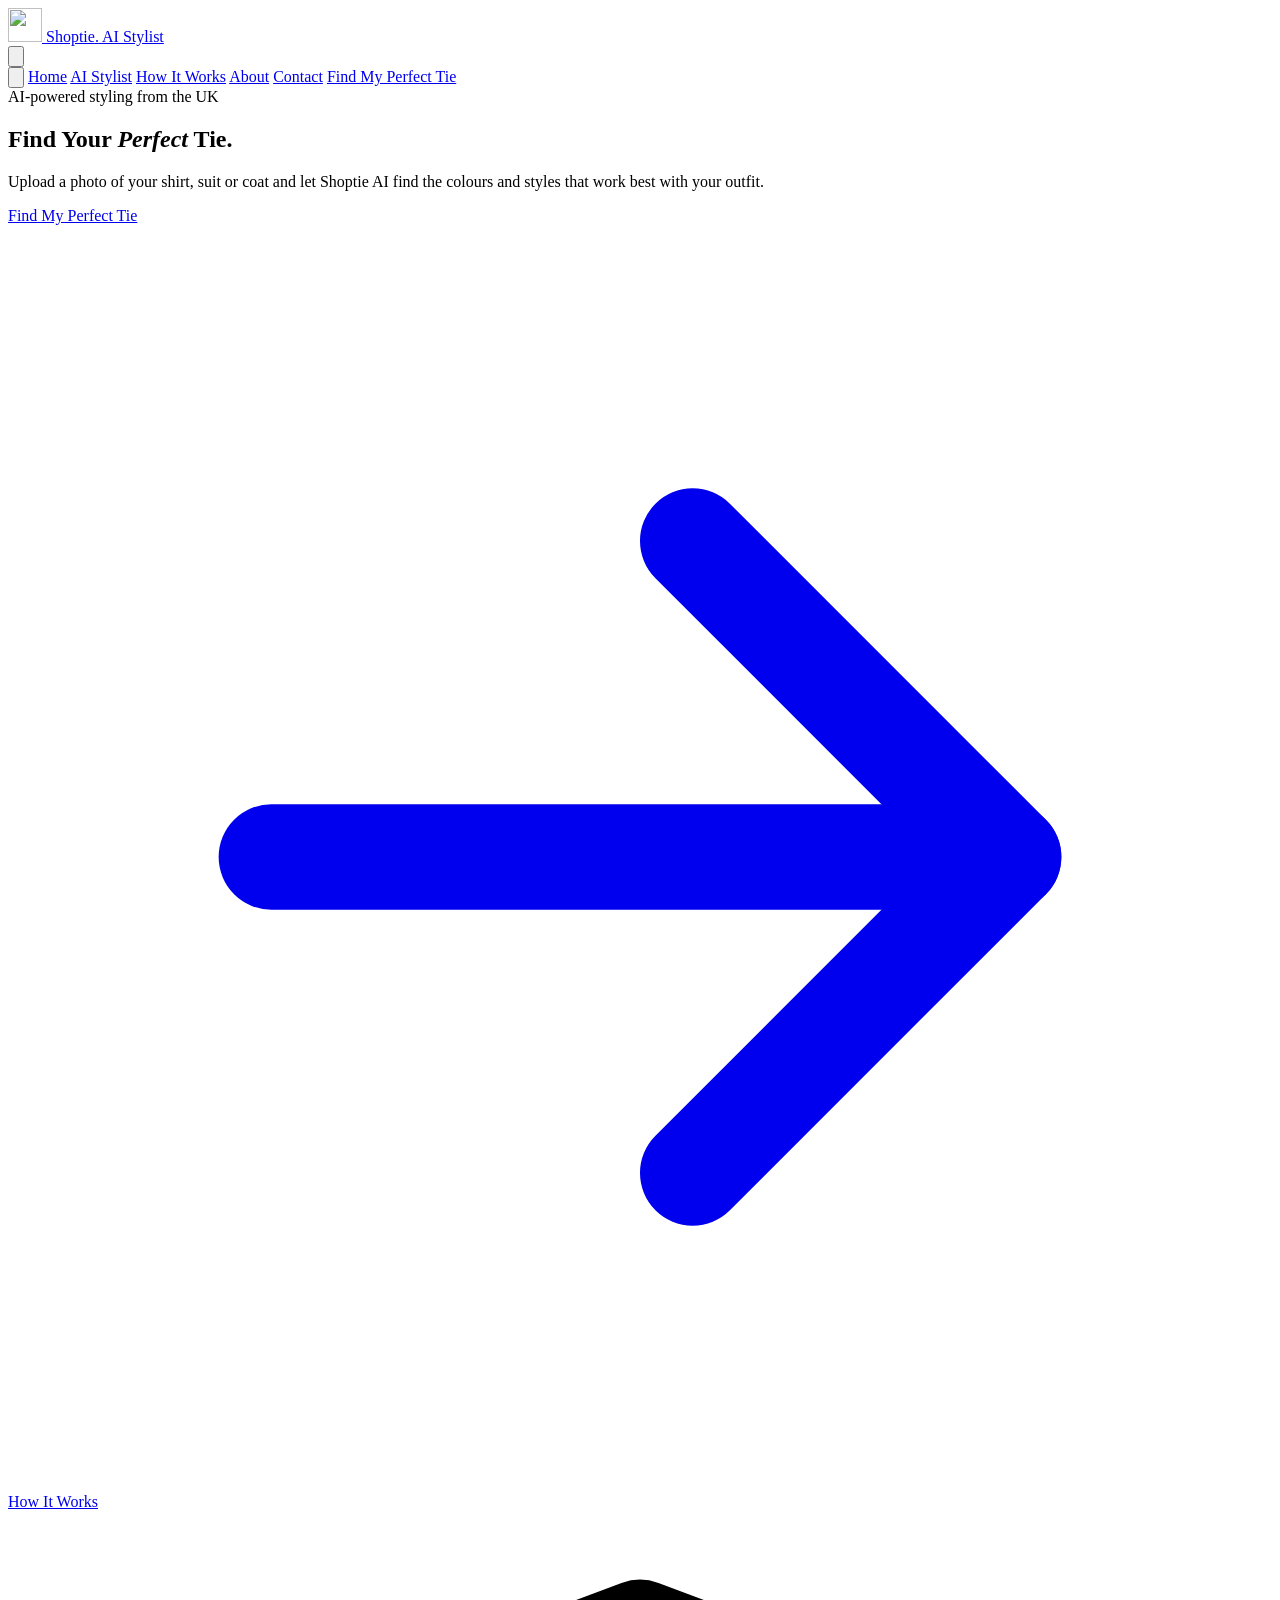
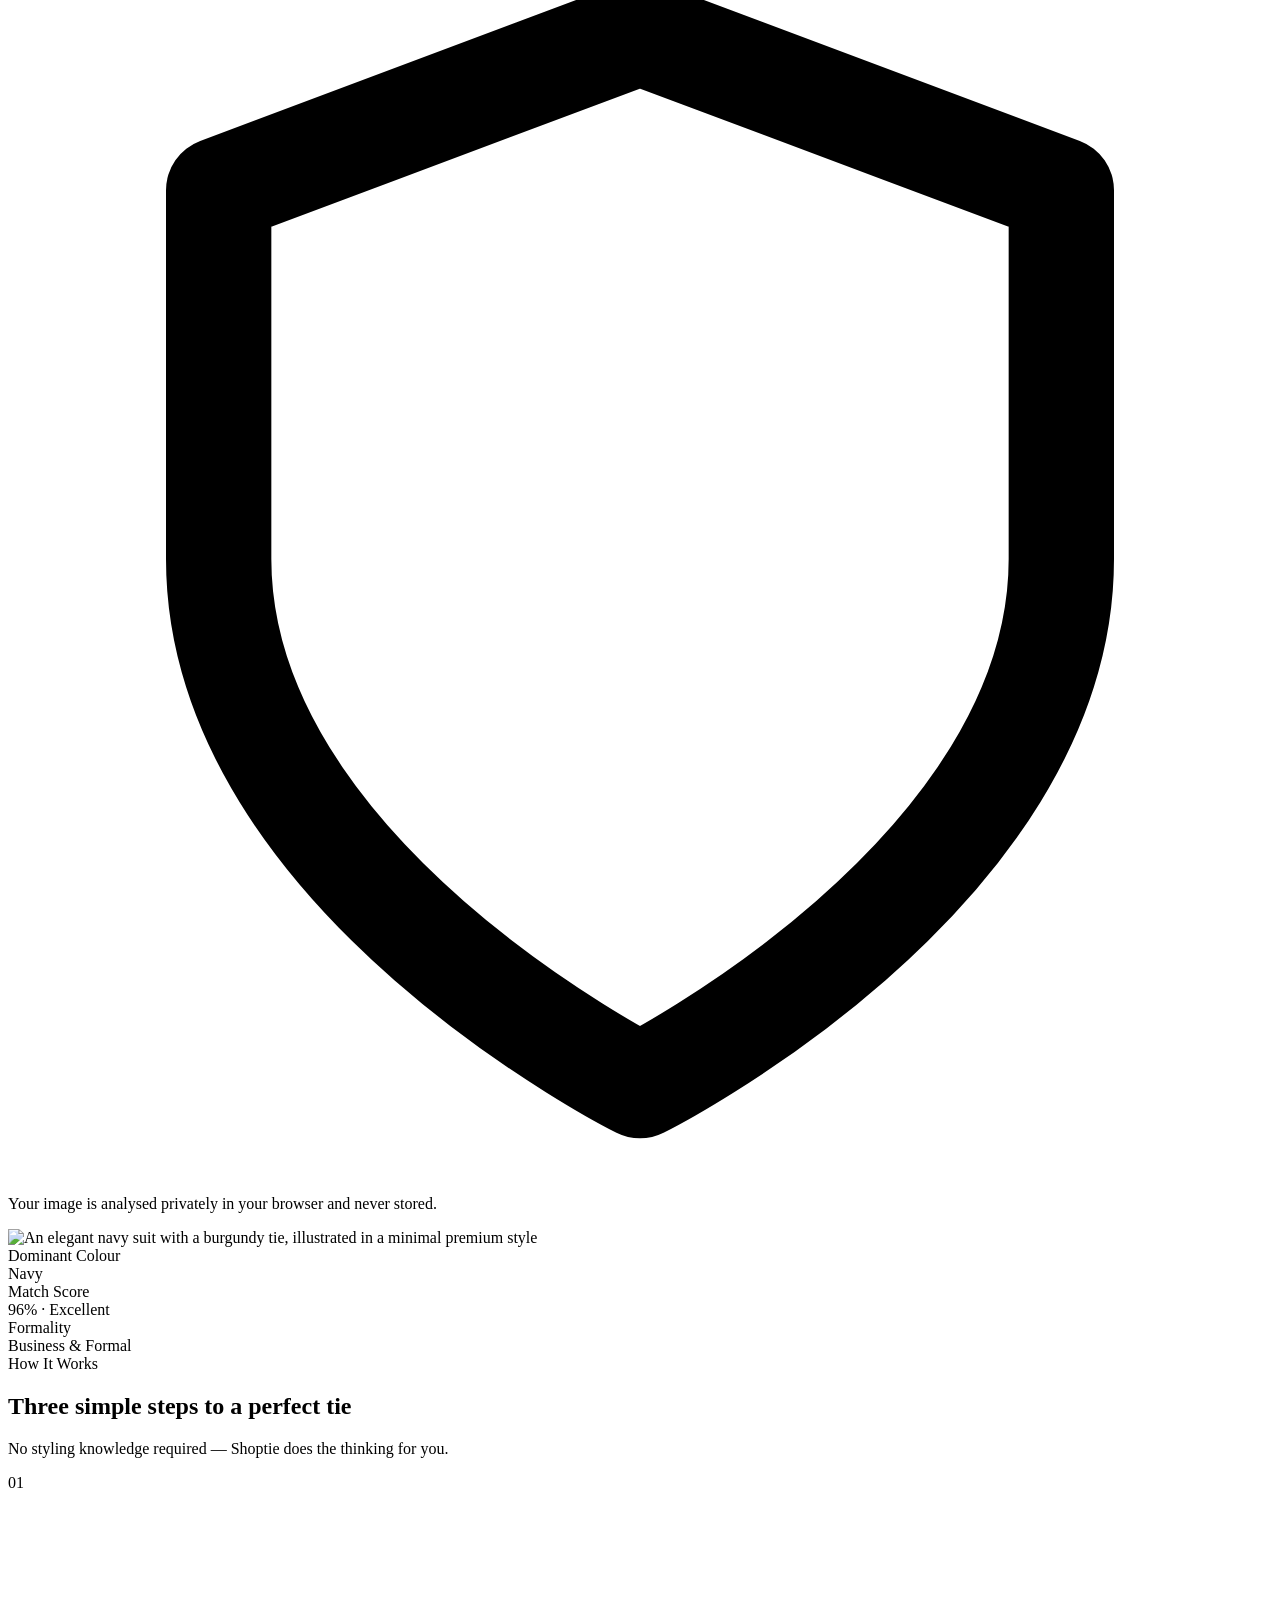
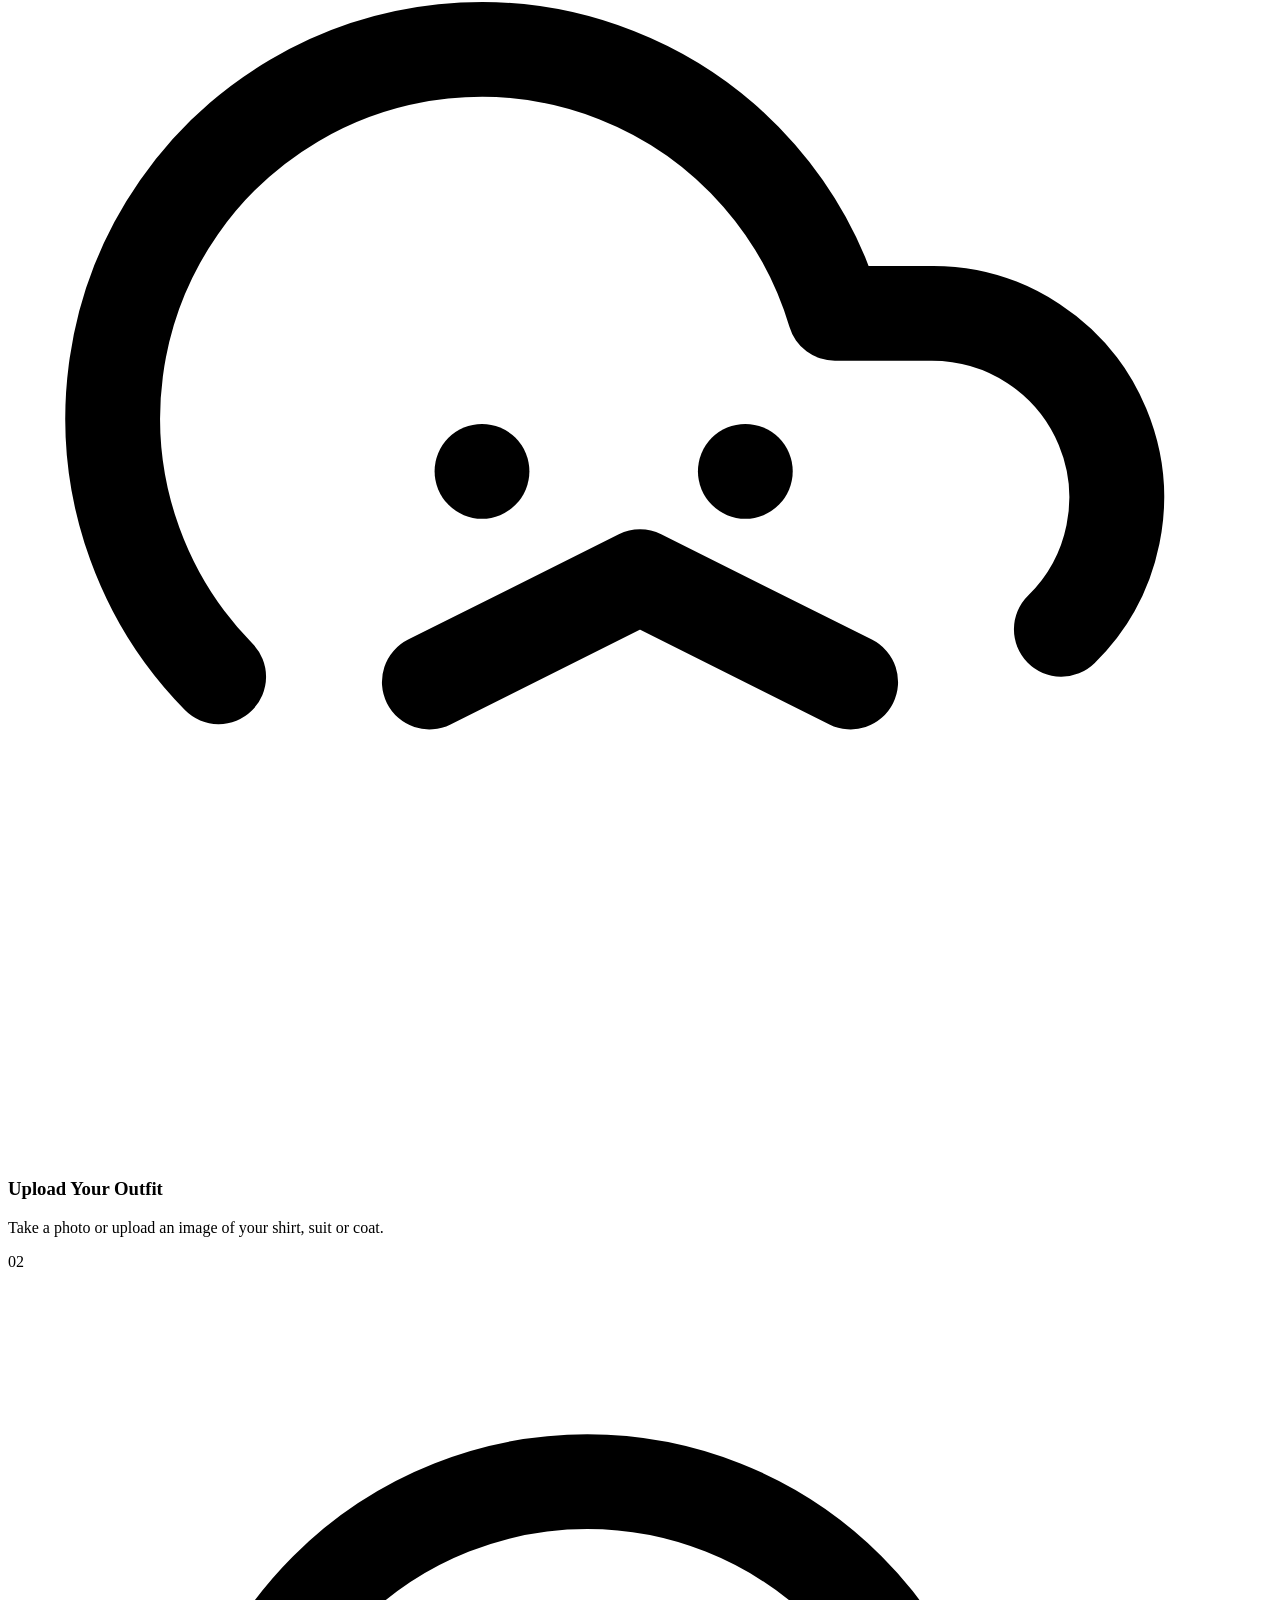
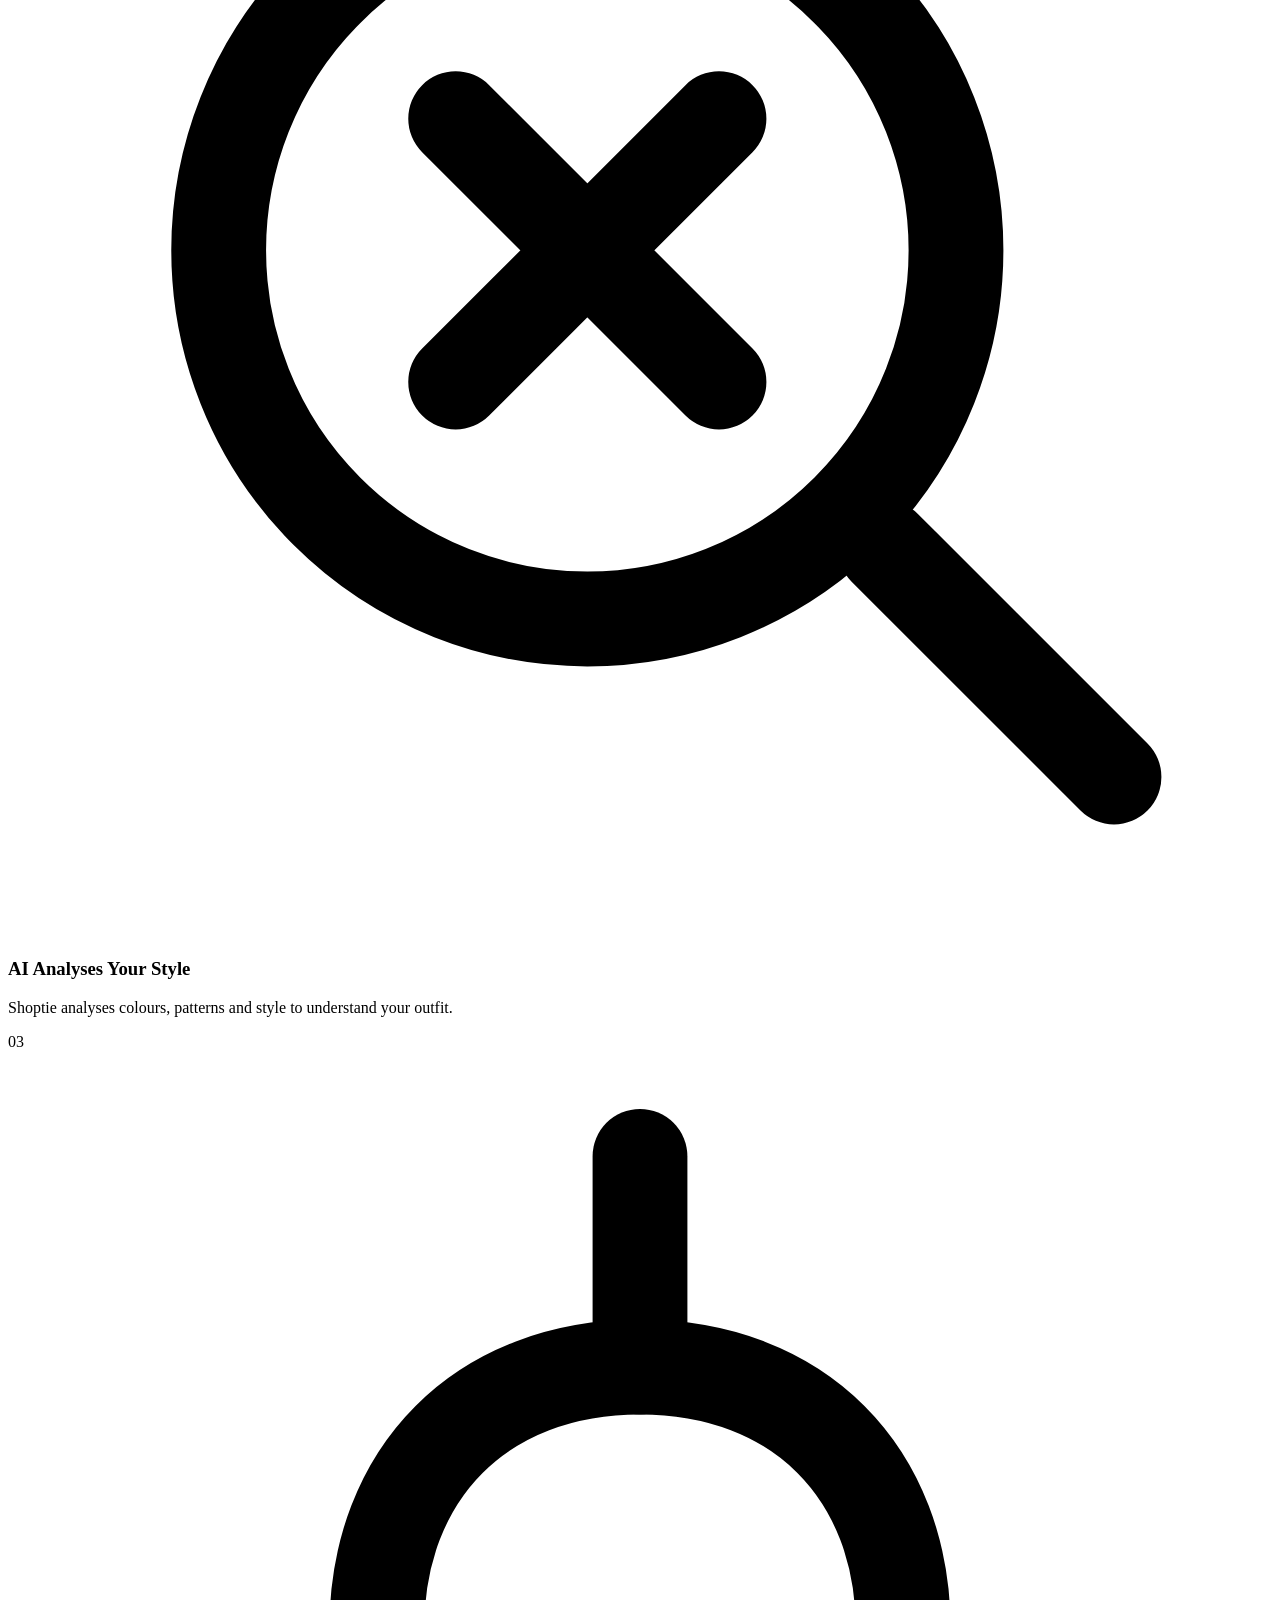
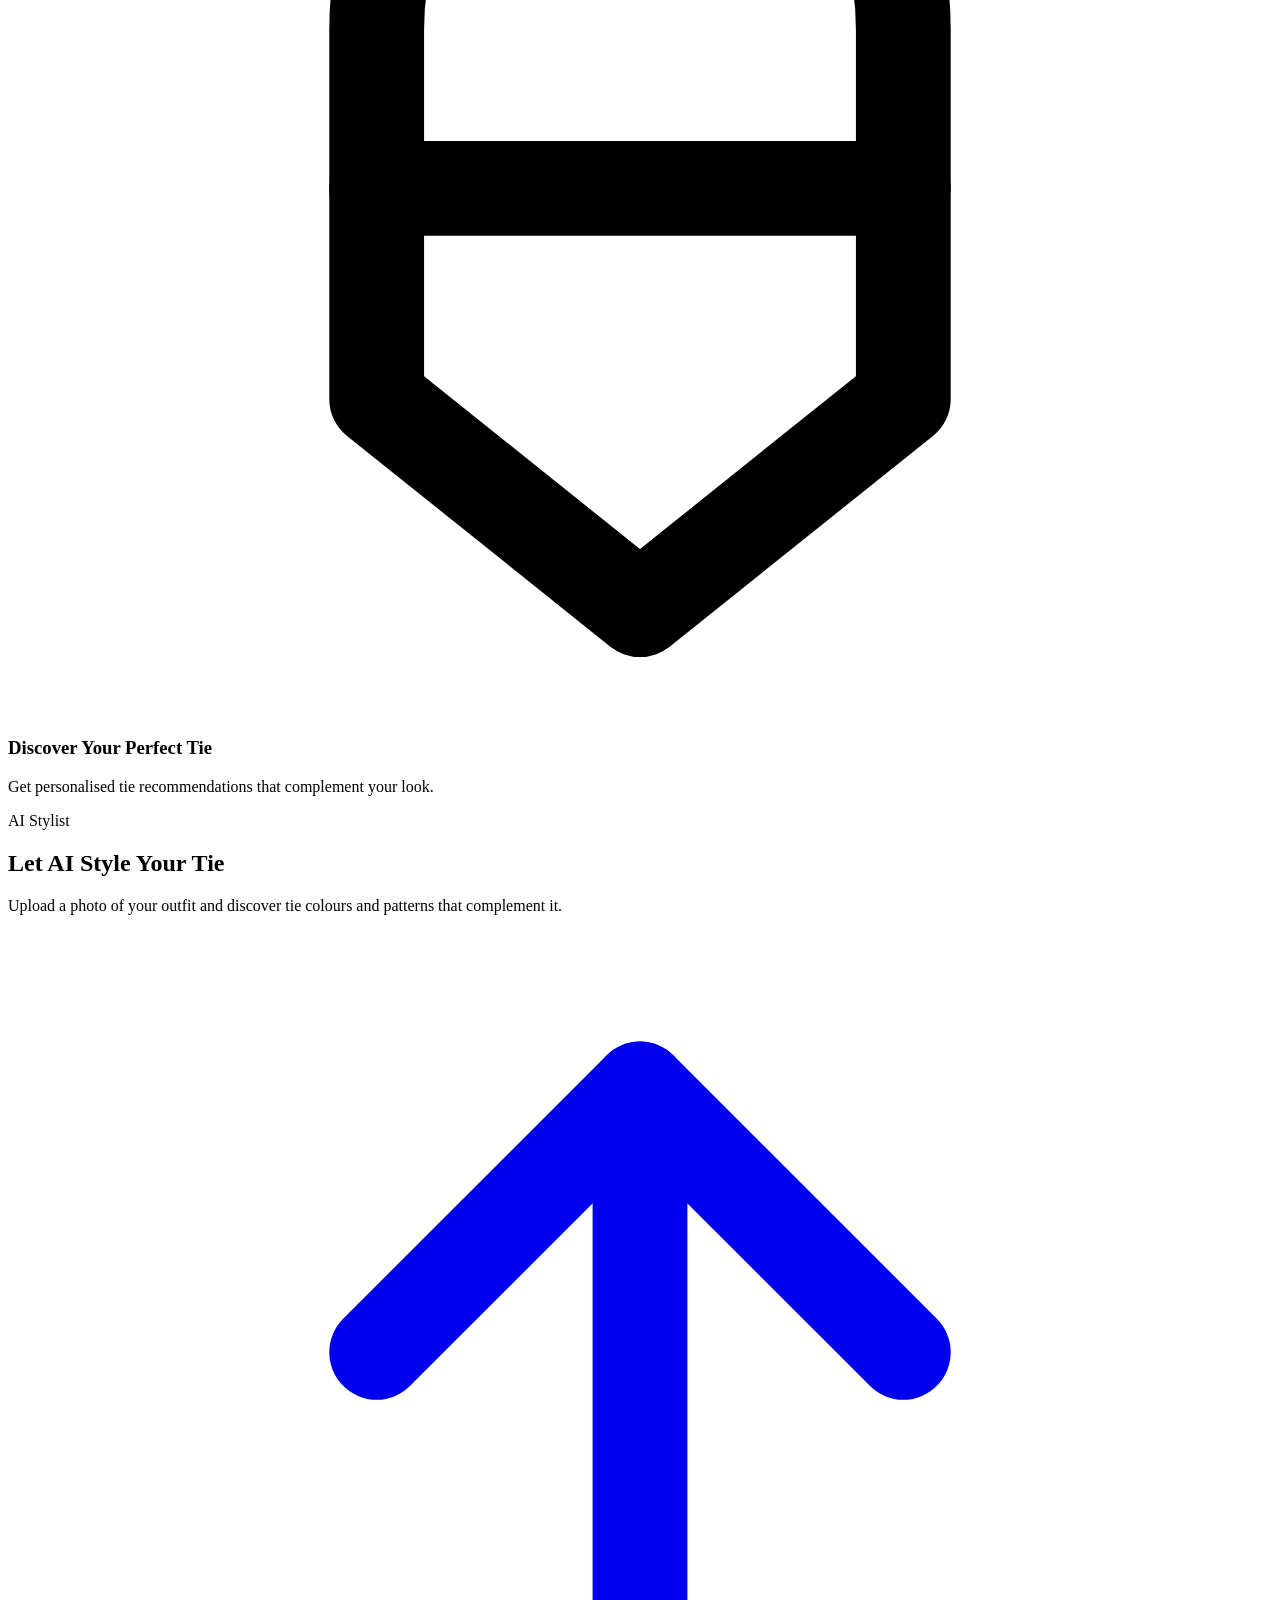
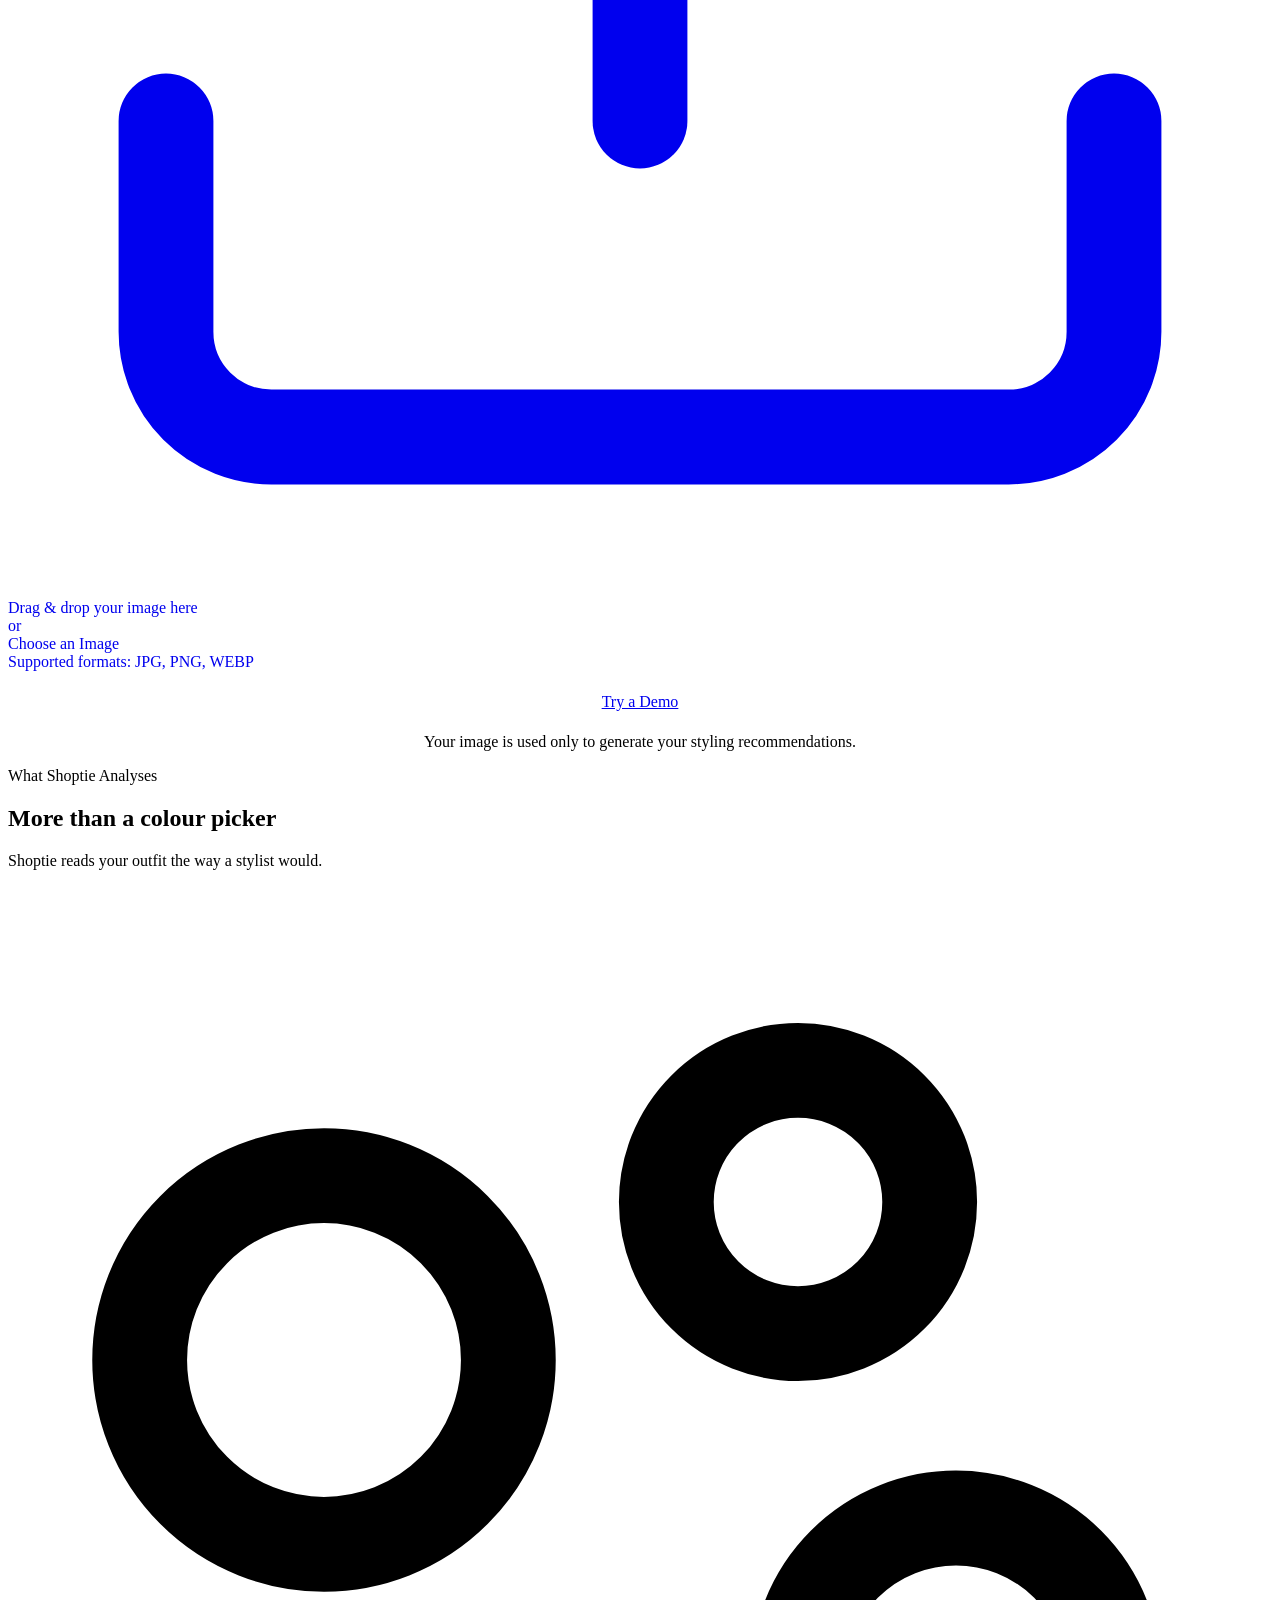
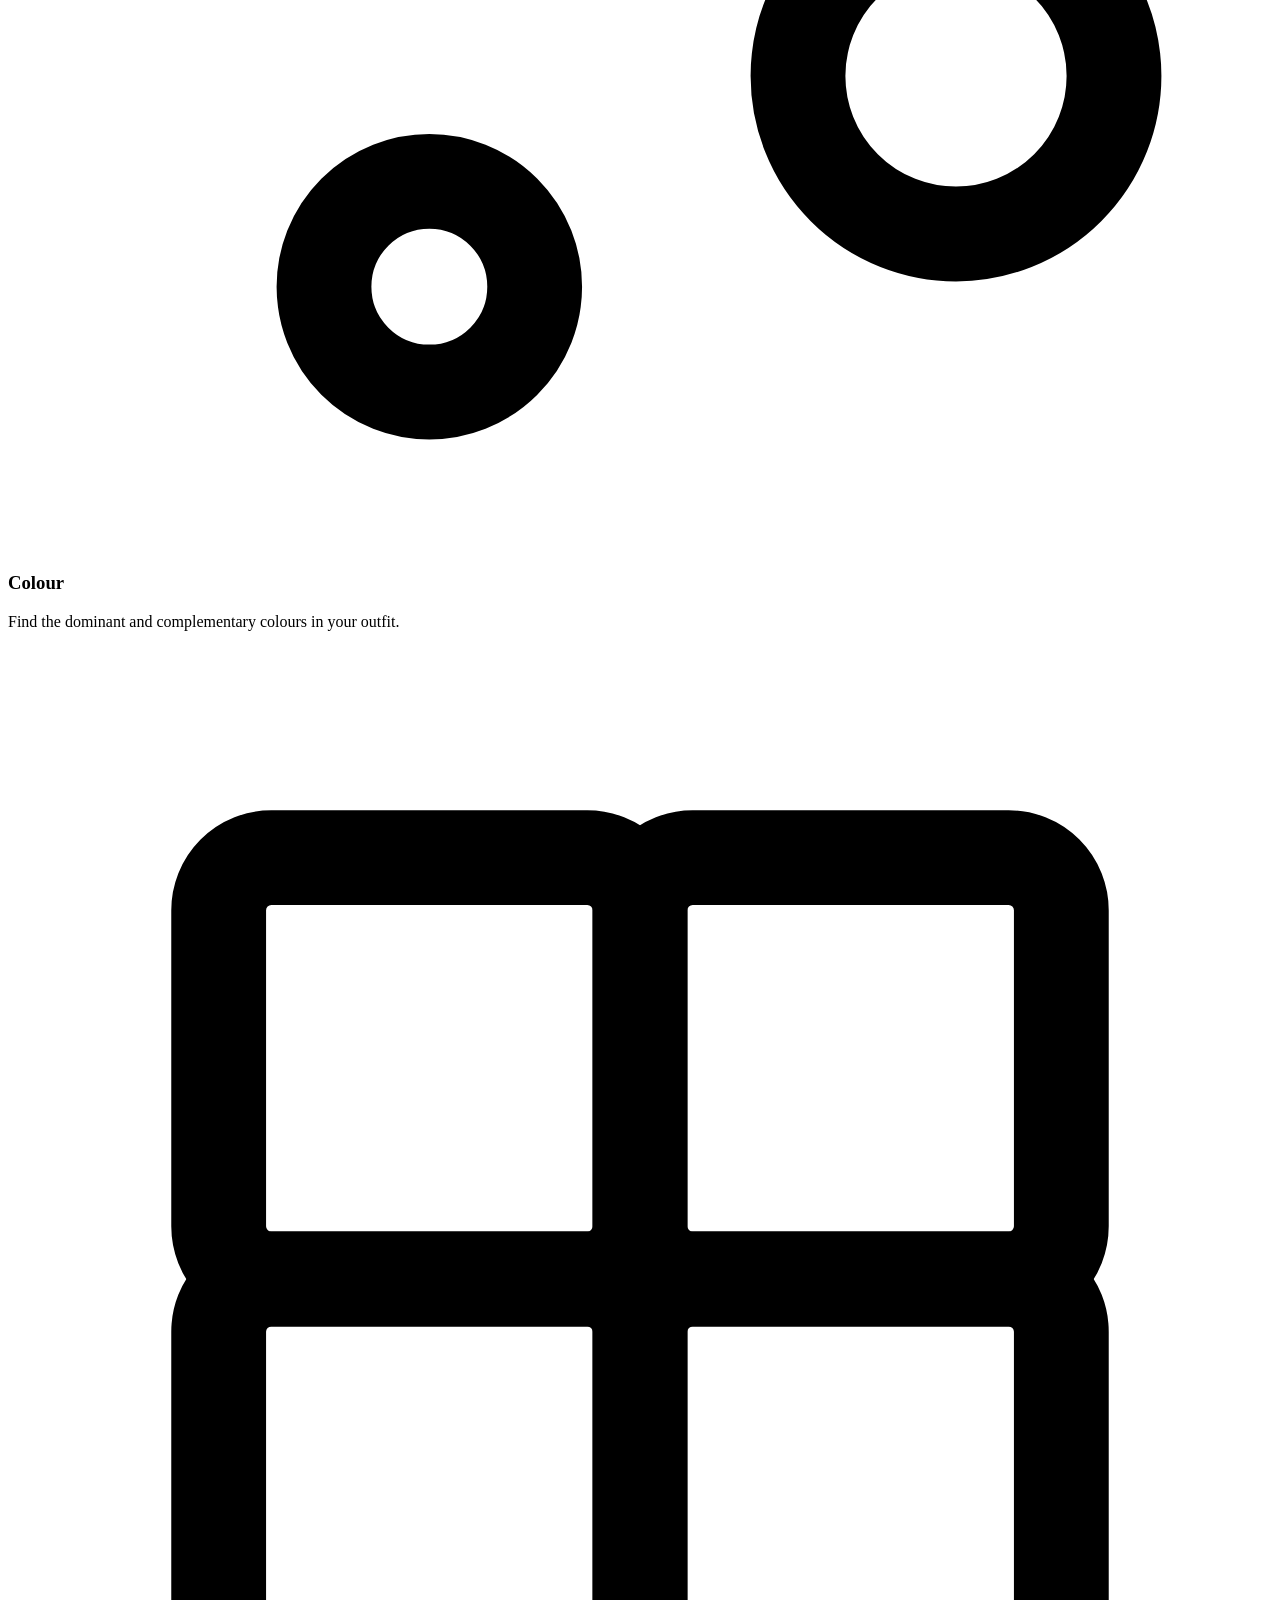
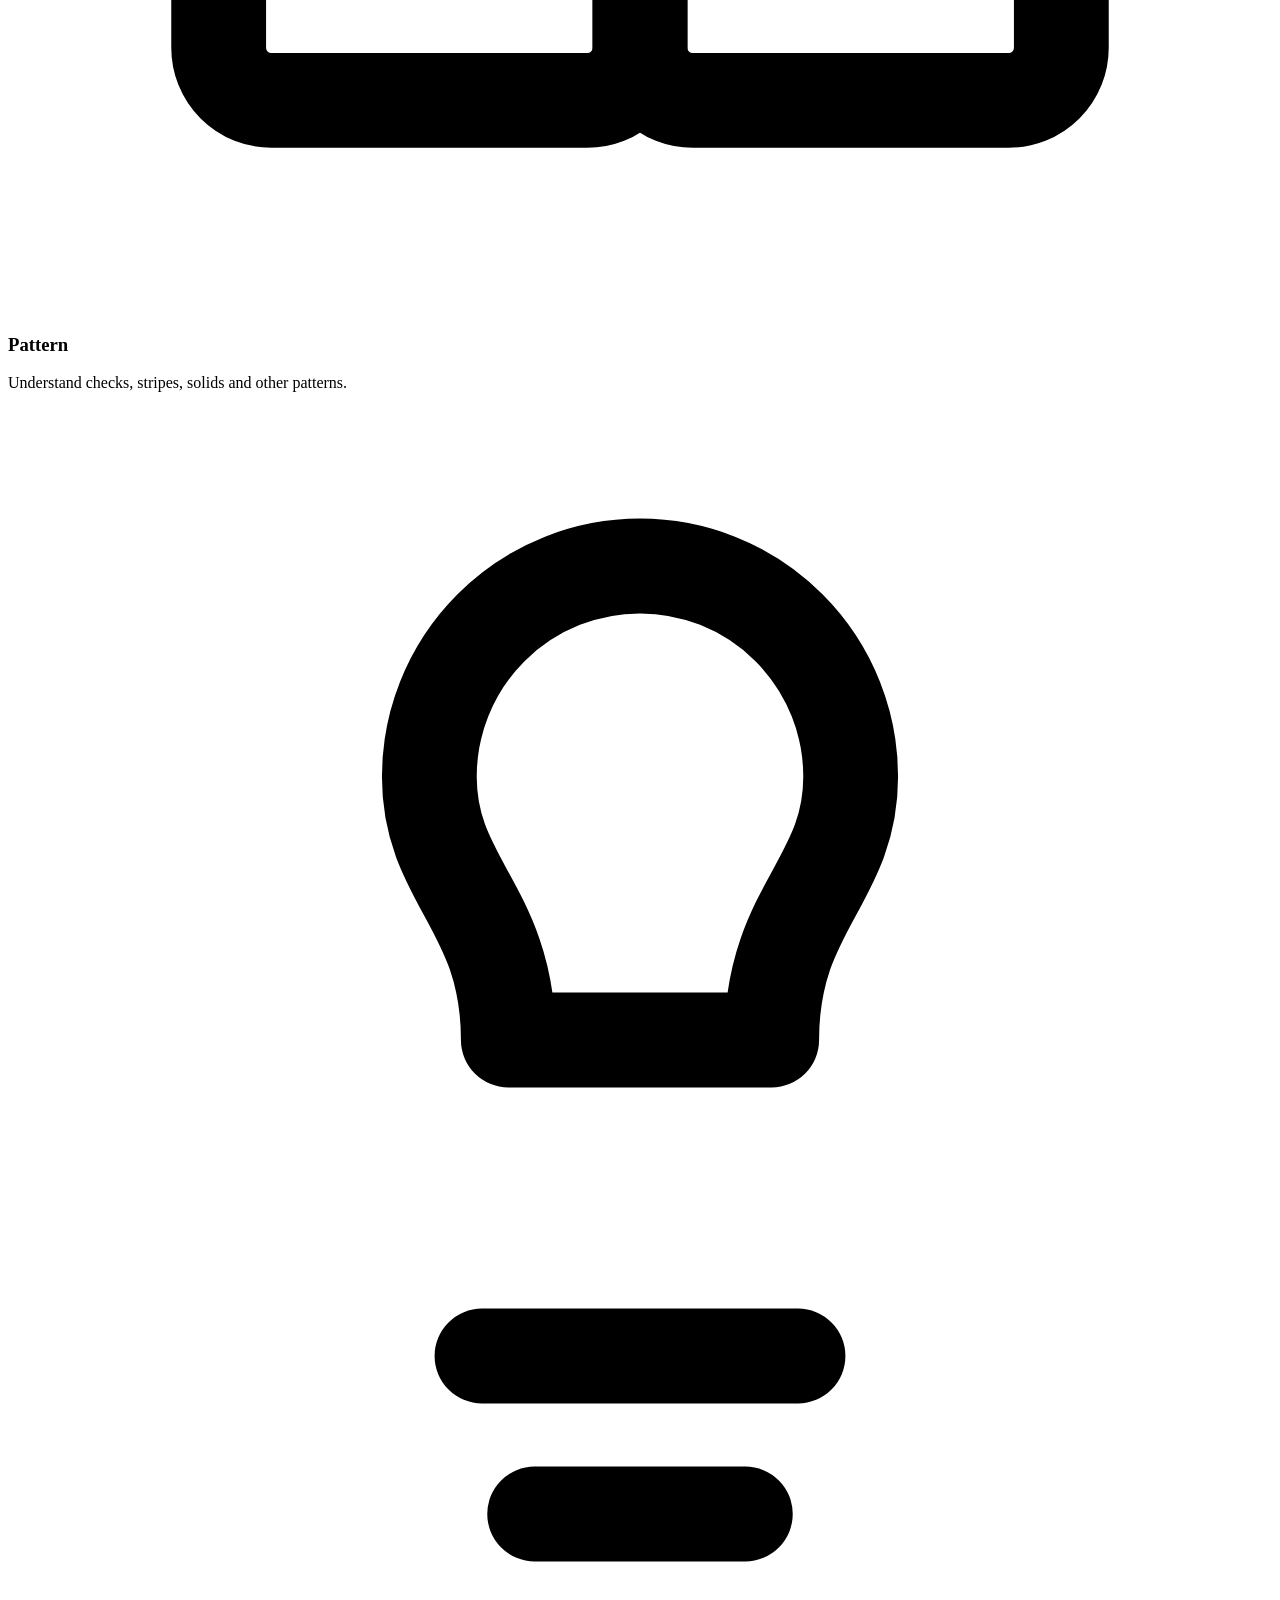
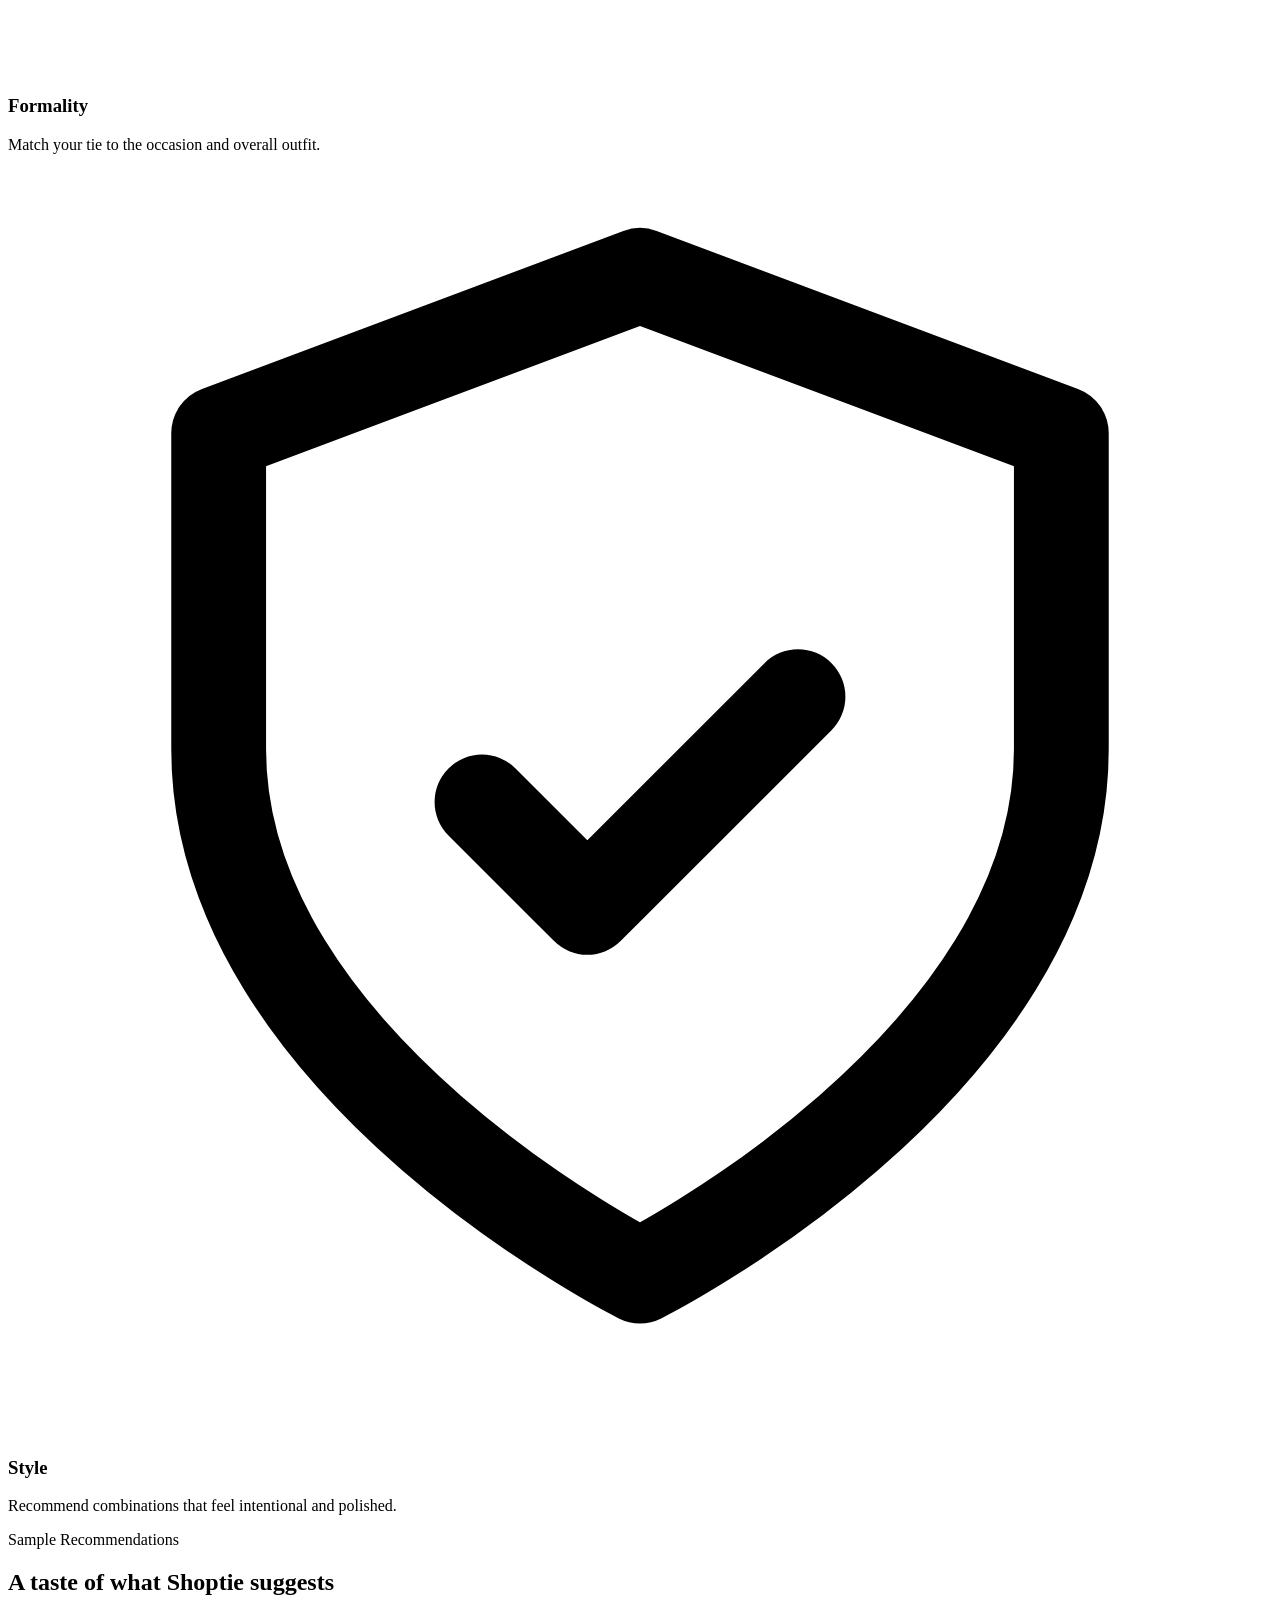
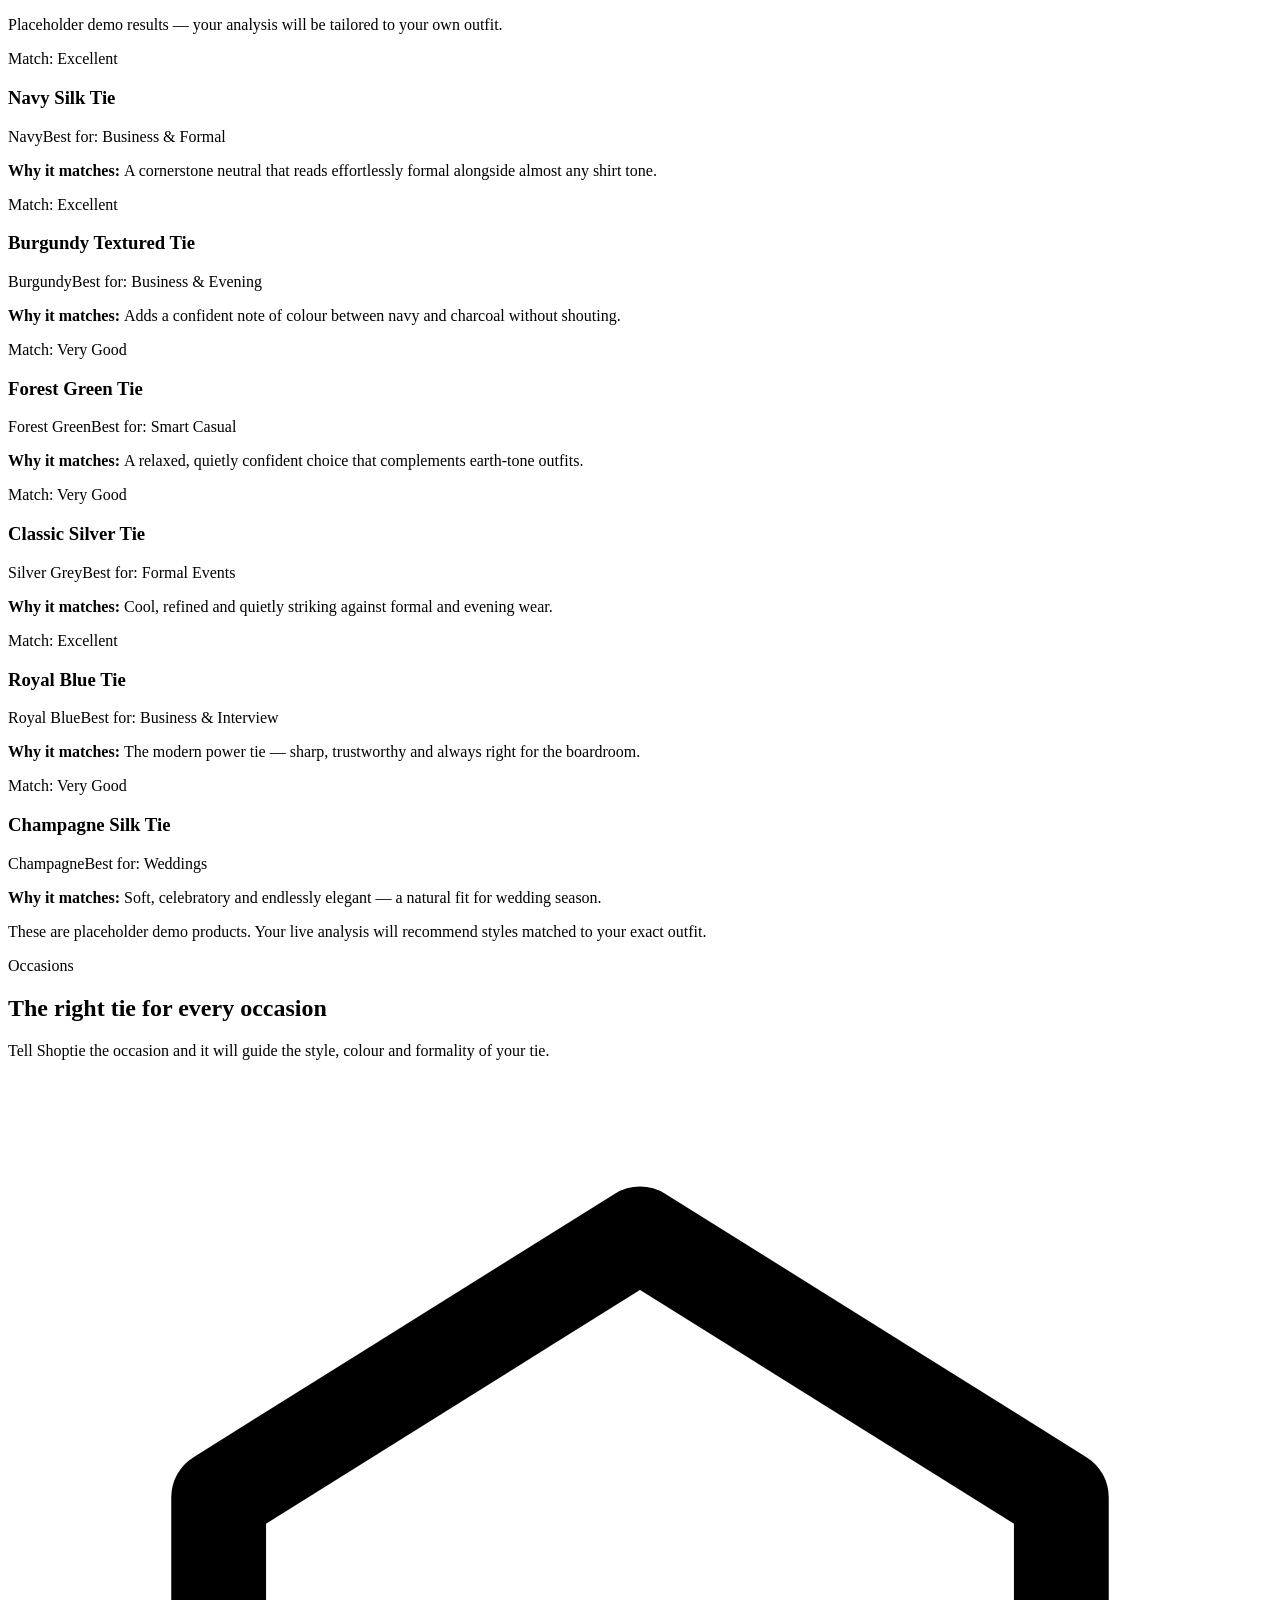
==== index.html @ c411db72 "Add files via upload" ====
<!DOCTYPE html>
<html lang="en-GB">
<head>
  <meta charset="UTF-8">
  <meta name="viewport" content="width=device-width, initial-scale=1.0">
  <title>Shoptie AI Stylist | Find Your Perfect Tie</title>
  <meta name="description" content="Upload your shirt, suit or coat and let Shoptie AI recommend the perfect tie colours and styles for your outfit.">
  <meta name="theme-color" content="#14213D">
  <link rel="icon" type="image/svg+xml" href="favicon.svg">

  <!-- Open Graph -->
  <meta property="og:type" content="website">
  <meta property="og:site_name" content="Shoptie">
  <meta property="og:title" content="Shoptie AI Stylist | Find Your Perfect Tie">
  <meta property="og:description" content="Upload your shirt, suit or coat and let Shoptie AI recommend the perfect tie colours and styles for your outfit.">
  <meta property="og:url" content="https://shoptie.co.uk/">
  <meta property="og:image" content="https://shoptie.co.uk/assets/images/hero-suit.svg">
  <meta name="twitter:card" content="summary_large_image">

  <link rel="preload" href="assets/css/styles.css" as="style">
  <link rel="stylesheet" href="assets/css/styles.css">
</head>
<body>
  <header class="site-header">
    <div class="container nav">
      <a class="brand" href="index.html" aria-label="Shoptie — home">
        <img src="assets/images/logo.svg" alt="" width="34" height="34">
        <span>
          <span class="brand-name">Shoptie<span>.</span></span>
          <span class="brand-tag">AI Stylist</span>
        </span>
      </a>

      <nav aria-label="Primary">
        <button class="nav-toggle" aria-expanded="false" aria-controls="nav-links" aria-label="Open menu">
          <svg viewBox="0 0 24 24" fill="none" stroke="currentColor" stroke-width="2" stroke-linecap="round"><path d="M3 6h18M3 12h18M3 18h18"/></svg>
        </button>
        <div class="nav-links" id="nav-links">
          <button class="nav-close" aria-label="Close menu">
            <svg viewBox="0 0 24 24" fill="none" stroke="currentColor" stroke-width="2" stroke-linecap="round"><path d="M6 6l12 12M18 6L6 18"/></svg>
          </button>
          <a href="index.html" aria-current="page">Home</a>
          <a href="stylist.html">AI Stylist</a>
          <a href="how-it-works.html">How It Works</a>
          <a href="about.html">About</a>
          <a href="contact.html">Contact</a>
          <a class="btn btn-primary nav-cta" href="stylist.html">Find My Perfect Tie</a>
        </div>
      </nav>
    </div>
  </header>

  <main>
    <!-- ===================== HERO ===================== -->
    <section class="hero" aria-labelledby="hero-title">
      <div class="container hero-inner">
        <div class="hero-copy">
          <span class="hero-badge"><span class="dot"></span> AI-powered styling from the UK</span>
          <h1 class="hero-title" id="hero-title">Find Your <em>Perfect</em> Tie.</h1>
          <p class="hero-sub">Upload a photo of your shirt, suit or coat and let Shoptie AI find the colours and styles that work best with your outfit.</p>
          <div class="hero-actions">
            <a class="btn btn-primary btn-lg" href="stylist.html">
              Find My Perfect Tie
              <svg viewBox="0 0 24 24" fill="none" stroke="currentColor" stroke-width="2" stroke-linecap="round" stroke-linejoin="round"><path d="M5 12h14"/><path d="M13 6l6 6-6 6"/></svg>
            </a>
            <a class="btn btn-ghost btn-lg" href="#how-it-works">How It Works</a>
          </div>
          <p class="hero-note">
            <svg viewBox="0 0 24 24" fill="none" stroke="currentColor" stroke-width="2" stroke-linecap="round" stroke-linejoin="round"><path d="M12 22s8-4 8-10V5l-8-3-8 3v7c0 6 8 10 8 10z"/></svg>
            Your image is analysed privately in your browser and never stored.
          </p>
        </div>

        <div class="hero-visual">
          <div class="hero-art">
            <img src="assets/images/hero-suit.svg" alt="An elegant navy suit with a burgundy tie, illustrated in a minimal premium style">
          </div>
          <div class="chip chip-1">
            <div class="chip-title">Dominant Colour</div>
            <div class="chip-value">Navy</div>
            <div class="chip-swatches">
              <span class="swatch" style="background:#14213D"></span>
              <span class="swatch" style="background:#6d1f2e"></span>
            </div>
          </div>
          <div class="chip chip-2">
            <div class="chip-title">Match Score</div>
            <div class="chip-value">96% · Excellent</div>
          </div>
          <div class="chip chip-3">
            <div class="chip-title">Formality</div>
            <div class="chip-value">Business &amp; Formal</div>
          </div>
        </div>
      </div>
    </section>

    <!-- ===================== HOW IT WORKS ===================== -->
    <section class="section" id="how-it-works" aria-labelledby="hiw-title">
      <div class="container">
        <div class="section-head center reveal">
          <span class="eyebrow">How It Works</span>
          <h2 class="section-title" id="hiw-title">Three simple steps to a perfect tie</h2>
          <p class="section-sub">No styling knowledge required — Shoptie does the thinking for you.</p>
        </div>
        <div class="steps">
          <article class="step reveal">
            <span class="step-num">01</span>
            <div class="step-icon">
              <svg viewBox="0 0 24 24" fill="none" stroke="currentColor" stroke-width="1.8" stroke-linecap="round" stroke-linejoin="round"><path d="M4 14.9A7 7 0 1 1 15.7 8h1.8a3.5 3.5 0 0 1 2.5 6"/><path d="M14 11v0"/><path d="M9 11v0"/><path d="M16 15l-4-2-4 2"/></svg>
            </div>
            <h3>Upload Your Outfit</h3>
            <p>Take a photo or upload an image of your shirt, suit or coat.</p>
          </article>
          <article class="step reveal">
            <span class="step-num">02</span>
            <div class="step-icon">
              <svg viewBox="0 0 24 24" fill="none" stroke="currentColor" stroke-width="1.8" stroke-linecap="round" stroke-linejoin="round"><circle cx="11" cy="11" r="7"/><path d="M21 21l-4.35-4.35"/><path d="M8.5 8.5l5 5M13.5 8.5l-5 5"/></svg>
            </div>
            <h3>AI Analyses Your Style</h3>
            <p>Shoptie analyses colours, patterns and style to understand your outfit.</p>
          </article>
          <article class="step reveal">
            <span class="step-num">03</span>
            <div class="step-icon">
              <svg viewBox="0 0 24 24" fill="none" stroke="currentColor" stroke-width="1.8" stroke-linecap="round" stroke-linejoin="round"><path d="M12 2v4"/><path d="M12 6c-3 0-5 2-5 5v7l5 4 5-4v-7c0-3-2-5-5-5z"/><path d="M7 14h10"/></svg>
            </div>
            <h3>Discover Your Perfect Tie</h3>
            <p>Get personalised tie recommendations that complement your look.</p>
          </article>
        </div>
      </div>
    </section>

    <!-- ===================== AI STYLIST ===================== -->
    <section class="section section-alt" id="ai-stylist" aria-labelledby="stylist-title">
      <div class="container">
        <div class="section-head center reveal">
          <span class="eyebrow">AI Stylist</span>
          <h2 class="section-title" id="stylist-title">Let AI Style Your Tie</h2>
          <p class="section-sub">Upload a photo of your outfit and discover tie colours and patterns that complement it.</p>
        </div>
        <div class="stylist-card reveal">
          <a class="dropzone" href="stylist.html" aria-label="Open the AI Stylist to upload your outfit" style="text-decoration:none; display:block;">
            <div class="dropzone-ico">
              <svg viewBox="0 0 24 24" fill="none" stroke="currentColor" stroke-width="1.8" stroke-linecap="round" stroke-linejoin="round"><path d="M21 15v4a2 2 0 0 1-2 2H5a2 2 0 0 1-2-2v-4"/><path d="M17 8l-5-5-5 5"/><path d="M12 3v12"/></svg>
            </div>
            <div class="dropzone-title">Drag &amp; drop your image here</div>
            <div class="dropzone-or">or</div>
            <div class="dropzone-btn">Choose an Image</div>
            <div class="dropzone-formats">Supported formats: JPG, PNG, WEBP</div>
          </a>
          <div style="text-align:center; margin-top:22px;">
            <a class="btn btn-outline" href="stylist.html#demo">Try a Demo</a>
          </div>
          <p class="form-note" style="text-align:center; margin-top:22px;">
            Your image is used only to generate your styling recommendations.
          </p>
        </div>
      </div>
    </section>

    <!-- ===================== WHAT SHOPTIE ANALYSES ===================== -->
    <section class="section section-paper" aria-labelledby="analyse-title">
      <div class="container">
        <div class="section-head center reveal">
          <span class="eyebrow">What Shoptie Analyses</span>
          <h2 class="section-title" id="analyse-title">More than a colour picker</h2>
          <p class="section-sub">Shoptie reads your outfit the way a stylist would.</p>
        </div>
        <div class="features">
          <article class="feature reveal">
            <div class="feature-ico">
              <svg viewBox="0 0 24 24" fill="none" stroke="currentColor" stroke-width="1.8" stroke-linecap="round" stroke-linejoin="round"><circle cx="6" cy="9" r="3.5"/><circle cx="15" cy="6" r="2.5"/><circle cx="18" cy="15" r="3"/><circle cx="8" cy="19" r="2"/></svg>
            </div>
            <div>
              <h3>Colour</h3>
              <p>Find the dominant and complementary colours in your outfit.</p>
            </div>
          </article>
          <article class="feature reveal">
            <div class="feature-ico">
              <svg viewBox="0 0 24 24" fill="none" stroke="currentColor" stroke-width="1.8" stroke-linecap="round" stroke-linejoin="round"><rect x="4" y="4" width="8" height="8" rx="1"/><rect x="12" y="4" width="8" height="8" rx="1"/><rect x="4" y="12" width="8" height="8" rx="1"/><rect x="12" y="12" width="8" height="8" rx="1"/></svg>
            </div>
            <div>
              <h3>Pattern</h3>
              <p>Understand checks, stripes, solids and other patterns.</p>
            </div>
          </article>
          <article class="feature reveal">
            <div class="feature-ico">
              <svg viewBox="0 0 24 24" fill="none" stroke="currentColor" stroke-width="1.8" stroke-linecap="round" stroke-linejoin="round"><path d="M9 18h6M10 21h4"/><path d="M12 3a4 4 0 0 1 4 4c0 2-1.5 2.5-1.5 5h-5c0-2.5-1.5-3-1.5-5a4 4 0 0 1 4-4z"/></svg>
            </div>
            <div>
              <h3>Formality</h3>
              <p>Match your tie to the occasion and overall outfit.</p>
            </div>
          </article>
          <article class="feature reveal">
            <div class="feature-ico">
              <svg viewBox="0 0 24 24" fill="none" stroke="currentColor" stroke-width="1.8" stroke-linecap="round" stroke-linejoin="round"><path d="M12 21s-8-4-8-10V5l8-3 8 3v6c0 6-8 10-8 10z"/><path d="M9 12l2 2 4-4"/></svg>
            </div>
            <div>
              <h3>Style</h3>
              <p>Recommend combinations that feel intentional and polished.</p>
            </div>
          </article>
        </div>
      </div>
    </section>

    <!-- ===================== SAMPLE RECOMMENDATIONS ===================== -->
    <section class="section" aria-labelledby="samples-title">
      <div class="container">
        <div class="section-head center reveal">
          <span class="eyebrow">Sample Recommendations</span>
          <h2 class="section-title" id="samples-title">A taste of what Shoptie suggests</h2>
          <p class="section-sub">Placeholder demo results — your analysis will be tailored to your own outfit.</p>
        </div>
        <div class="reco-grid" id="js-samples">
          <article class="reco-card reveal">
            <div class="reco-art"><span class="reco-match excellent">Match: Excellent</span><div class="js-sample-tie" data-hex="#16233f" data-pattern="Solid silk" data-id="s1"></div></div>
            <div class="reco-body">
              <h3>Navy Silk Tie</h3>
              <div class="reco-tags"><span class="reco-tag">Navy</span><span class="reco-tag">Best for: Business &amp; Formal</span></div>
              <p class="reco-why"><strong>Why it matches: </strong>A cornerstone neutral that reads effortlessly formal alongside almost any shirt tone.</p>
            </div>
          </article>
          <article class="reco-card reveal">
            <div class="reco-art"><span class="reco-match excellent">Match: Excellent</span><div class="js-sample-tie" data-hex="#6d1f2e" data-pattern="Textured weave" data-id="s2"></div></div>
            <div class="reco-body">
              <h3>Burgundy Textured Tie</h3>
              <div class="reco-tags"><span class="reco-tag">Burgundy</span><span class="reco-tag">Best for: Business &amp; Evening</span></div>
              <p class="reco-why"><strong>Why it matches: </strong>Adds a confident note of colour between navy and charcoal without shouting.</p>
            </div>
          </article>
          <article class="reco-card reveal">
            <div class="reco-art"><span class="reco-match verygood">Match: Very Good</span><div class="js-sample-tie" data-hex="#1f4d33" data-pattern="Solid" data-id="s3"></div></div>
            <div class="reco-body">
              <h3>Forest Green Tie</h3>
              <div class="reco-tags"><span class="reco-tag">Forest Green</span><span class="reco-tag">Best for: Smart Casual</span></div>
              <p class="reco-why"><strong>Why it matches: </strong>A relaxed, quietly confident choice that complements earth-tone outfits.</p>
            </div>
          </article>
          <article class="reco-card reveal">
            <div class="reco-art"><span class="reco-match verygood">Match: Very Good</span><div class="js-sample-tie" data-hex="#9aa0a6" data-pattern="Solid" data-id="s4"></div></div>
            <div class="reco-body">
              <h3>Classic Silver Tie</h3>
              <div class="reco-tags"><span class="reco-tag">Silver Grey</span><span class="reco-tag">Best for: Formal Events</span></div>
              <p class="reco-why"><strong>Why it matches: </strong>Cool, refined and quietly striking against formal and evening wear.</p>
            </div>
          </article>
          <article class="reco-card reveal">
            <div class="reco-art"><span class="reco-match excellent">Match: Excellent</span><div class="js-sample-tie" data-hex="#274a8f" data-pattern="Solid" data-id="s5"></div></div>
            <div class="reco-body">
              <h3>Royal Blue Tie</h3>
              <div class="reco-tags"><span class="reco-tag">Royal Blue</span><span class="reco-tag">Best for: Business &amp; Interview</span></div>
              <p class="reco-why"><strong>Why it matches: </strong>The modern power tie — sharp, trustworthy and always right for the boardroom.</p>
            </div>
          </article>
          <article class="reco-card reveal">
            <div class="reco-art"><span class="reco-match verygood">Match: Very Good</span><div class="js-sample-tie" data-hex="#cbb487" data-pattern="Silk" data-id="s6"></div></div>
            <div class="reco-body">
              <h3>Champagne Silk Tie</h3>
              <div class="reco-tags"><span class="reco-tag">Champagne</span><span class="reco-tag">Best for: Weddings</span></div>
              <p class="reco-why"><strong>Why it matches: </strong>Soft, celebratory and endlessly elegant — a natural fit for wedding season.</p>
            </div>
          </article>
        </div>
        <p class="demo-note">These are placeholder demo products. Your live analysis will recommend styles matched to your exact outfit.</p>
      </div>
    </section>

    <!-- ===================== OCCASIONS ===================== -->
    <section class="section section-alt" aria-labelledby="occasions-title">
      <div class="container">
        <div class="section-head center reveal">
          <span class="eyebrow">Occasions</span>
          <h2 class="section-title" id="occasions-title">The right tie for every occasion</h2>
          <p class="section-sub">Tell Shoptie the occasion and it will guide the style, colour and formality of your tie.</p>
        </div>
        <div class="occasions">
          <article class="occasion reveal">
            <div class="occasion-ico"><svg viewBox="0 0 24 24" fill="none" stroke="currentColor" stroke-width="1.8" stroke-linecap="round" stroke-linejoin="round"><path d="M4 21V8l8-5 8 5v13"/><path d="M9 21v-5h6v5"/></svg></div>
            <h3>Business</h3>
            <p>Shoptie can recommend confident, trustworthy ties for the office and client meetings.</p>
          </article>
          <article class="occasion reveal">
            <div class="occasion-ico"><svg viewBox="0 0 24 24" fill="none" stroke="currentColor" stroke-width="1.8" stroke-linecap="round" stroke-linejoin="round"><path d="M20.8 4.6a5.5 5.5 0 0 0-7.8 0L12 5.6l-1-1a5.5 5.5 0 0 0-7.8 7.8l1 1L12 21l7.8-7.6 1-1a5.5 5.5 0 0 0 0-7.8z"/></svg></div>
            <h3>Wedding</h3>
            <p>From grooms to guests, Shoptie helps you pick seasonal colours and celebratory styles.</p>
          </article>
          <article class="occasion reveal">
            <div class="occasion-ico"><svg viewBox="0 0 24 24" fill="none" stroke="currentColor" stroke-width="1.8" stroke-linecap="round" stroke-linejoin="round"><path d="M9 11l3 3L22 4"/><path d="M21 12v7a2 2 0 0 1-2 2H5a2 2 0 0 1-2-2V5a2 2 0 0 1 2-2h11"/></svg></div>
            <h3>Interview</h3>
            <p>First impressions matter — get a polished, low-risk tie that says you mean business.</p>
          </article>
          <article class="occasion reveal">
            <div class="occasion-ico"><svg viewBox="0 0 24 24" fill="none" stroke="currentColor" stroke-width="1.8" stroke-linecap="round" stroke-linejoin="round"><path d="M5 3v4l9 9-4 4-9-9V3h4zM13 5l6 6"/><circle cx="16" cy="8" r="2"/></svg></div>
            <h3>Formal Event</h3>
            <p>Black-tie and formal dos call for quiet elegance — Shoptie picks just the right tone.</p>
          </article>
          <article class="occasion reveal">
            <div class="occasion-ico"><svg viewBox="0 0 24 24" fill="none" stroke="currentColor" stroke-width="1.8" stroke-linecap="round" stroke-linejoin="round"><path d="M6 4l6 16 6-16"/><path d="M4 9h16"/><path d="M18 20h4"/></svg></div>
            <h3>Smart Casual</h3>
            <p>Relaxed but intentional — knits, textures and subtle patterns that elevate everyday outfits.</p>
          </article>
          <article class="occasion reveal">
            <div class="occasion-ico"><svg viewBox="0 0 24 24" fill="none" stroke="currentColor" stroke-width="1.8" stroke-linecap="round" stroke-linejoin="round"><path d="M3 22v-2a5 5 0 0 1 5-5h8a5 5 0 0 1 5 5v2"/><circle cx="12" cy="7" r="4"/></svg></div>
            <h3>Party</h3>
            <p>Evenings out call for a little more expression — bolder colours and richer textures.</p>
          </article>
        </div>
      </div>
    </section>

    <!-- ===================== WHY SHOPTIE ===================== -->
    <section class="section" aria-labelledby="why-title">
      <div class="container why">
        <div class="why-copy">
          <div class="eyebrow reveal">Why Shoptie</div>
          <h2 class="section-title reveal" id="why-title">Stop guessing which tie works.</h2>
          <p class="reveal" style="margin-top:18px;">Choosing a tie shouldn't mean standing in front of your wardrobe wondering what matches. Shoptie combines visual analysis and styling guidance to make the decision easier.</p>
          <div class="why-points">
            <div class="why-point reveal">
              <span class="tick"><svg viewBox="0 0 24 24" fill="none" stroke="currentColor" stroke-width="3" stroke-linecap="round" stroke-linejoin="round"><path d="M20 6L9 17l-5-5"/></svg></span>
              <p><strong>Colour analysis in seconds.</strong> Your outfit's palette, decoded instantly.</p>
            </div>
            <div class="why-point reveal">
              <span class="tick"><svg viewBox="0 0 24 24" fill="none" stroke="currentColor" stroke-width="3" stroke-linecap="round" stroke-linejoin="round"><path d="M20 6L9 17l-5-5"/></svg></span>
              <p><strong>Stylist-grade guidance.</strong> Reasons and advice behind every pick.</p>
            </div>
            <div class="why-point reveal">
              <span class="tick"><svg viewBox="0 0 24 24" fill="none" stroke="currentColor" stroke-width="3" stroke-linecap="round" stroke-linejoin="round"><path d="M20 6L9 17l-5-5"/></svg></span>
              <p><strong>Occasion aware.</strong> Business, weddings, interviews — matched to the event.</p>
            </div>
          </div>
        </div>
        <div class="why-visual reveal">
          <h3>Styled for Britain's best-dressed</h3>
          <p>From Savile Row formality to weekend smart casual, Shoptie understands the nuance of a well-tied knot.</p>
          <div class="mini-ties" aria-hidden="true">
            <div class="js-mini-tie" data-hex="#16233f" data-pattern="Solid silk" data-id="m1"></div>
            <div class="js-mini-tie" data-hex="#6d1f2e" data-pattern="Textured weave" data-id="m2"></div>
            <div class="js-mini-tie" data-hex="#1f4d33" data-pattern="Solid" data-id="m3"></div>
            <div class="js-mini-tie" data-hex="#cbb487" data-pattern="Silk" data-id="m4"></div>
          </div>
          <p class="quote">"The right tie should feel inevitable, not accidental."</p>
        </div>
      </div>
    </section>

    <!-- ===================== FINAL CTA ===================== -->
    <section class="section" aria-labelledby="cta-title">
      <div class="container">
        <div class="cta-band reveal">
          <h2 id="cta-title">Ready to Find Your Perfect Tie?</h2>
          <p>Upload a photo and let Shoptie AI style you in minutes.</p>
          <a class="btn btn-gold btn-lg" href="stylist.html">Try Shoptie AI</a>
        </div>
      </div>
    </section>
  </main>

  <footer class="site-footer">
    <div class="container">
      <div class="footer-main">
        <div class="footer-brand">
          <a class="brand" href="index.html" aria-label="Shoptie — home">
            <img src="assets/images/logo.svg" alt="" width="34" height="34">
            <span>
              <span class="brand-name">Shoptie<span>.</span></span>
              <span class="brand-tag">AI Stylist</span>
            </span>
          </a>
          <p>AI-powered tie styling.</p>
        </div>
        <nav class="footer-col" aria-label="Footer navigation">
          <h4>Navigation</h4>
          <ul>
            <li><a href="index.html">Home</a></li>
            <li><a href="stylist.html">AI Stylist</a></li>
            <li><a href="how-it-works.html">How It Works</a></li>
            <li><a href="about.html">About</a></li>
            <li><a href="contact.html">Contact</a></li>
          </ul>
        </nav>
        <nav class="footer-col" aria-label="Legal">
          <h4>Legal</h4>
          <ul>
            <li><a href="privacy.html">Privacy Policy</a></li>
            <li><a href="terms.html">Terms &amp; Conditions</a></li>
            <li><a href="privacy.html#cookies">Cookie Policy</a></li>
          </ul>
        </nav>
        <div class="footer-col" aria-label="Featured">
          <h4>Product</h4>
          <ul>
            <li><a href="stylist.html#demo">Try a Demo</a></li>
            <li><a href="results.html">Sample Results</a></li>
            <li><a href="stylist.html">Upload Your Outfit</a></li>
          </ul>
        </div>
      </div>
      <div class="footer-bottom">
        <span>© <span data-year>2026</span> Shoptie. All rights reserved.</span>
        <span>Made with care in the UK · Shoptie.co.uk</span>
      </div>
    </div>
  </footer>

  <script src="assets/js/tie-svg.js"></script>
  <script src="assets/js/main.js"></script>
  <script>
    /* Render sample & mini tie illustrations */
    document.querySelectorAll('.js-sample-tie, .js-mini-tie').forEach(function (el) {
      if (window.ShoptieTie) {
        el.innerHTML = ShoptieTie.render(el.dataset.hex, el.dataset.pattern, el.classList.contains('js-mini-tie') ? 96 : 150, el.dataset.id);
      }
    });
  </script>
</body>
</html>
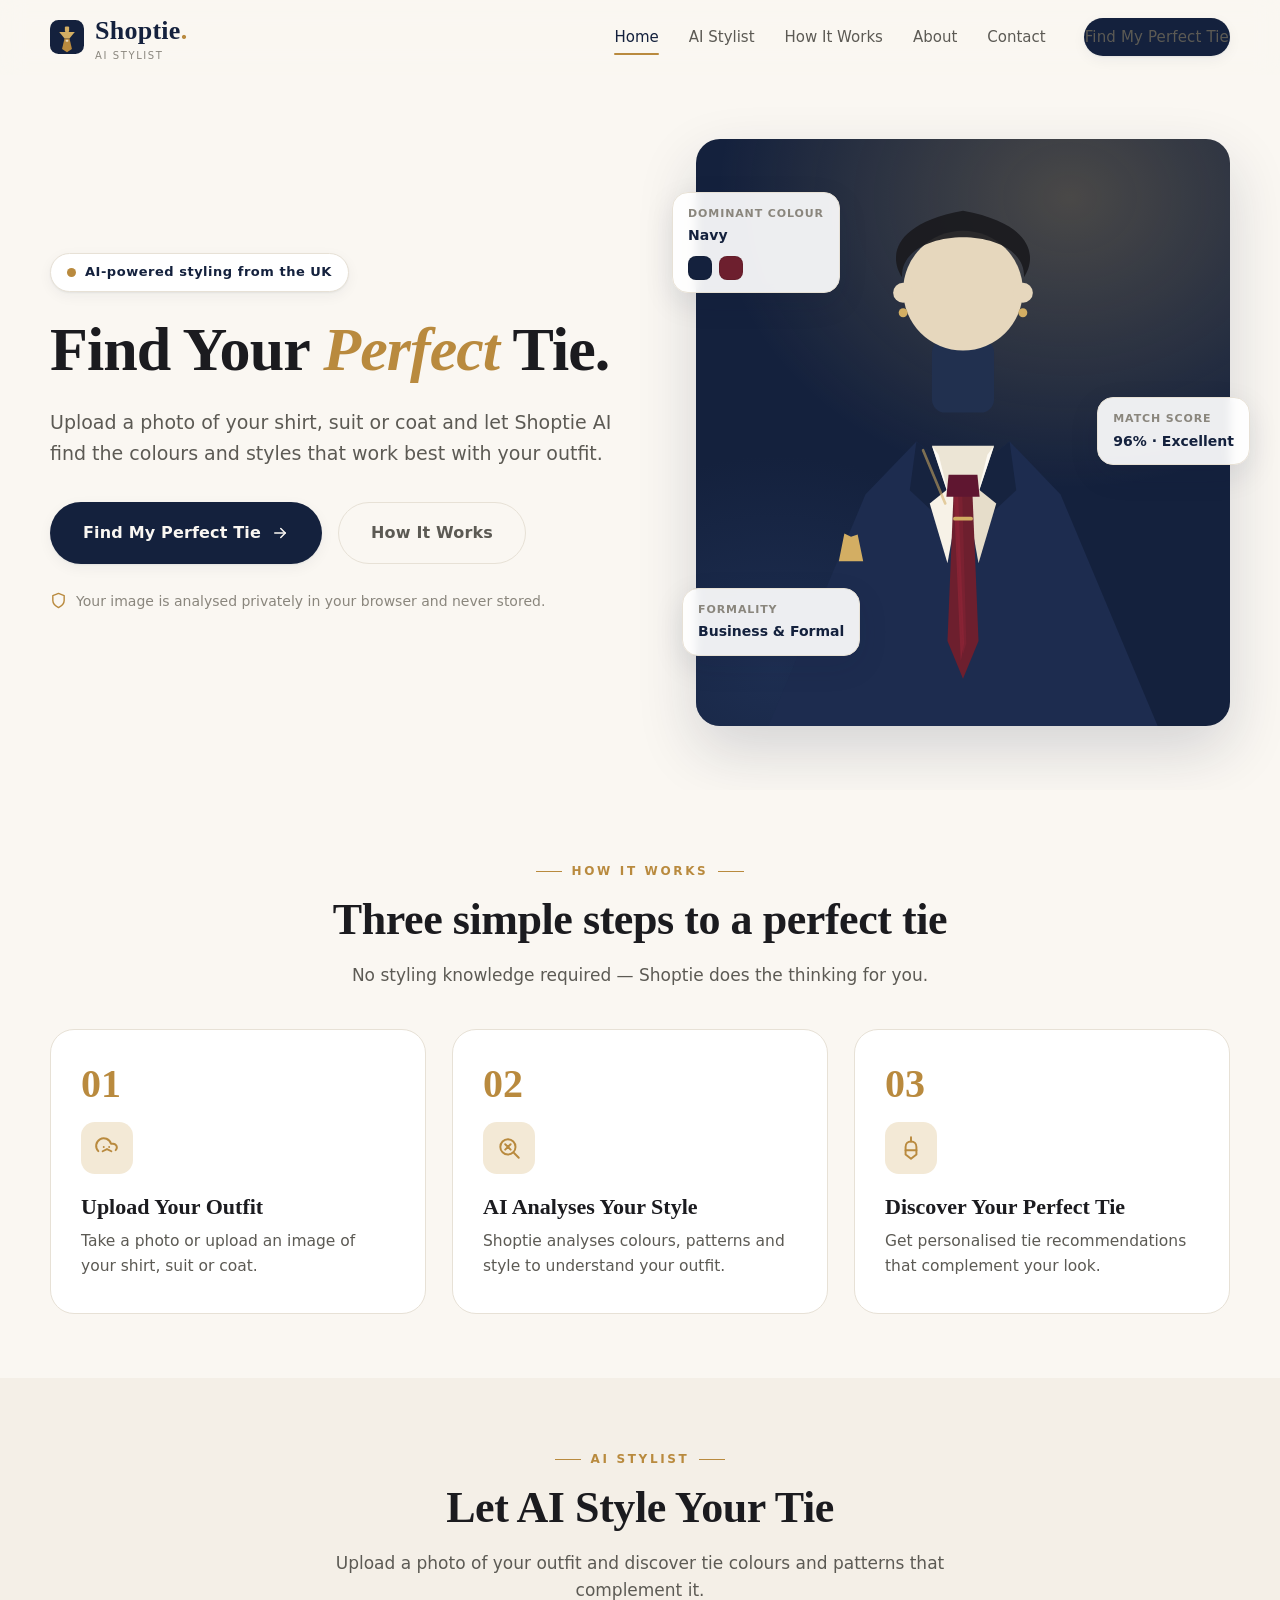
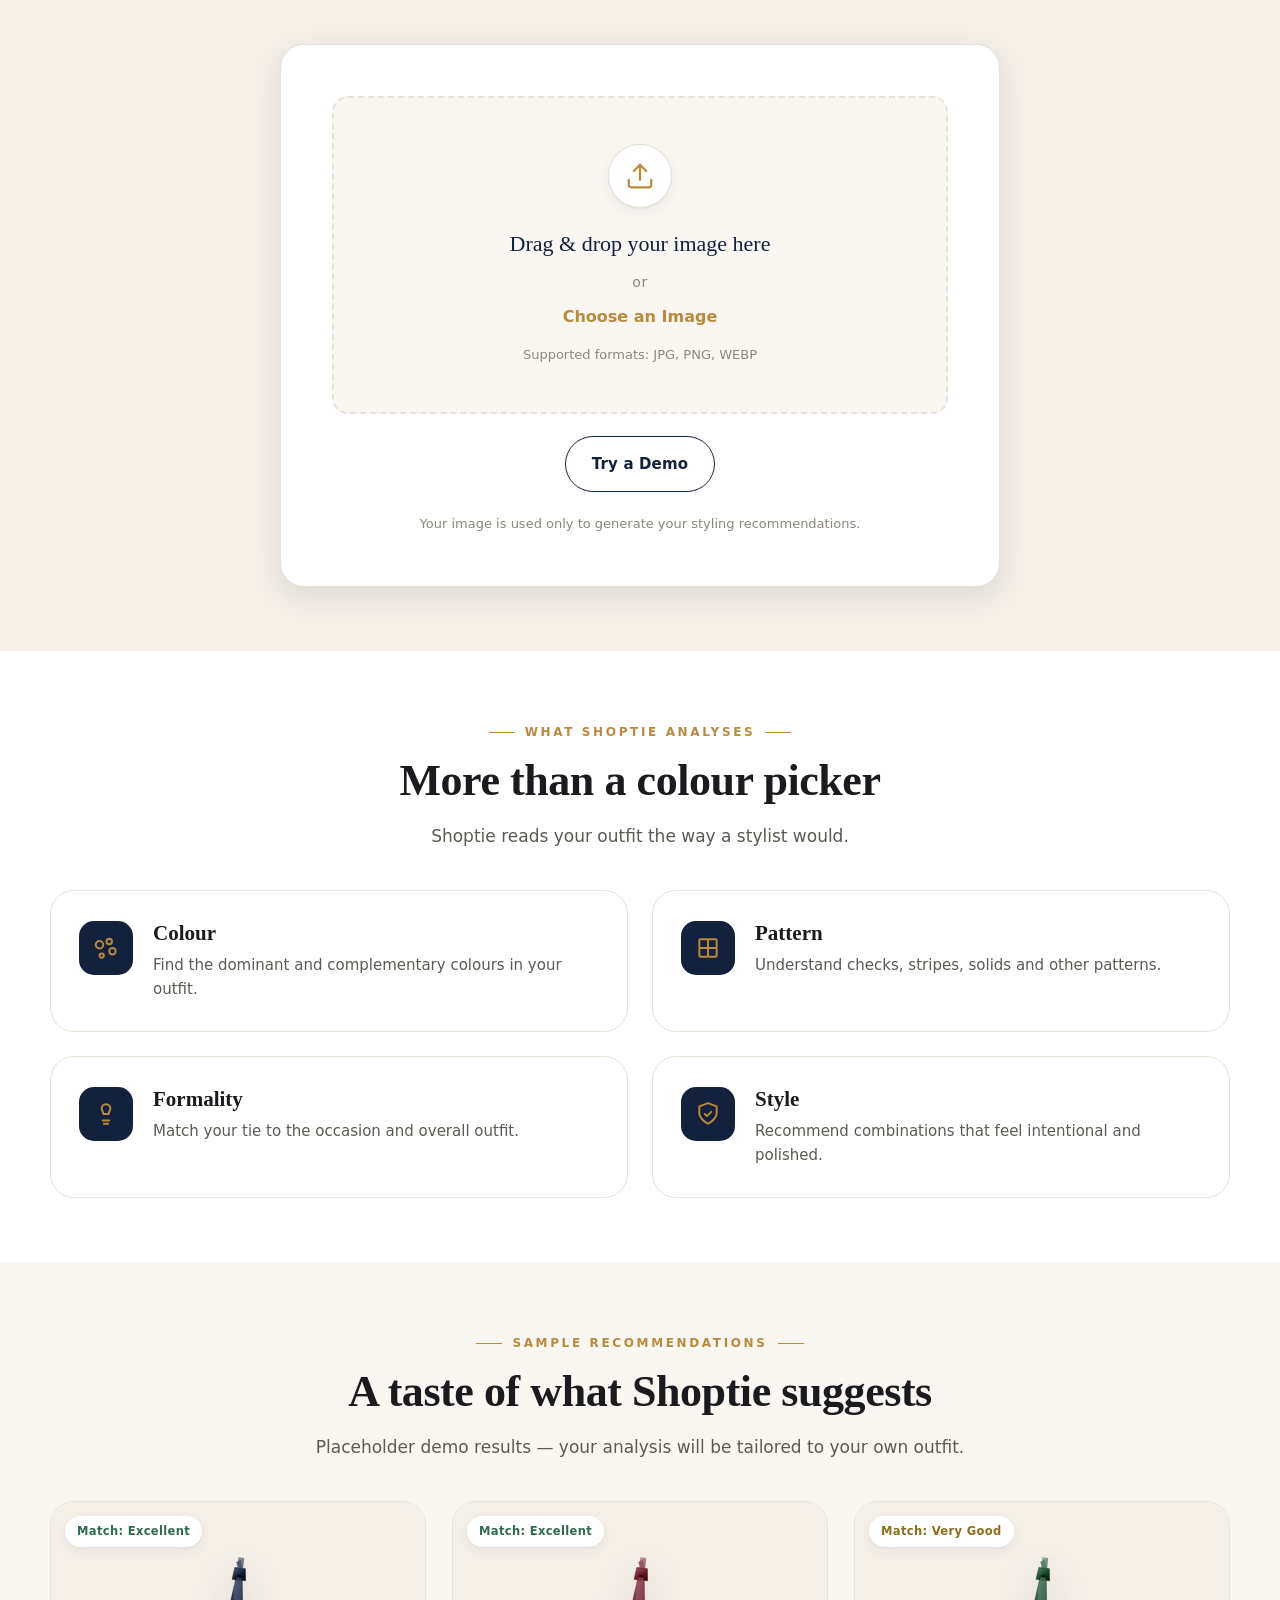
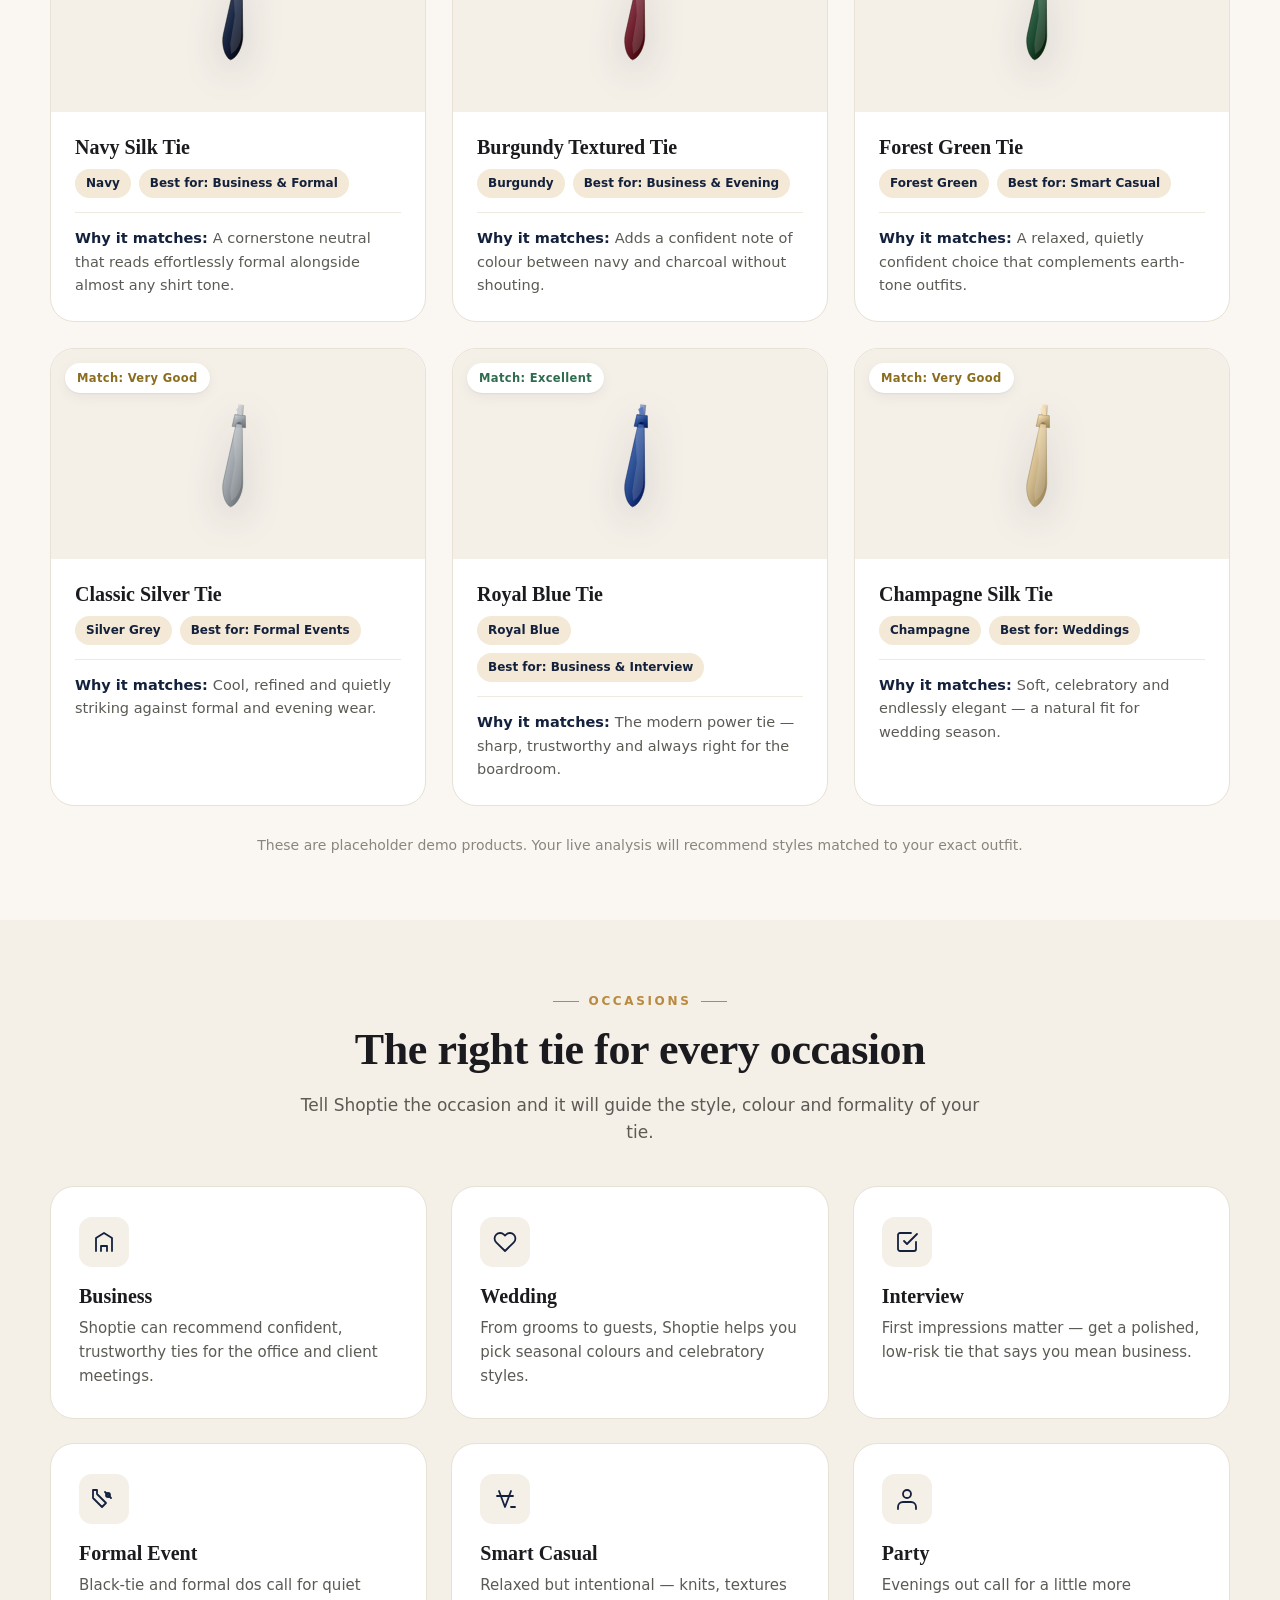
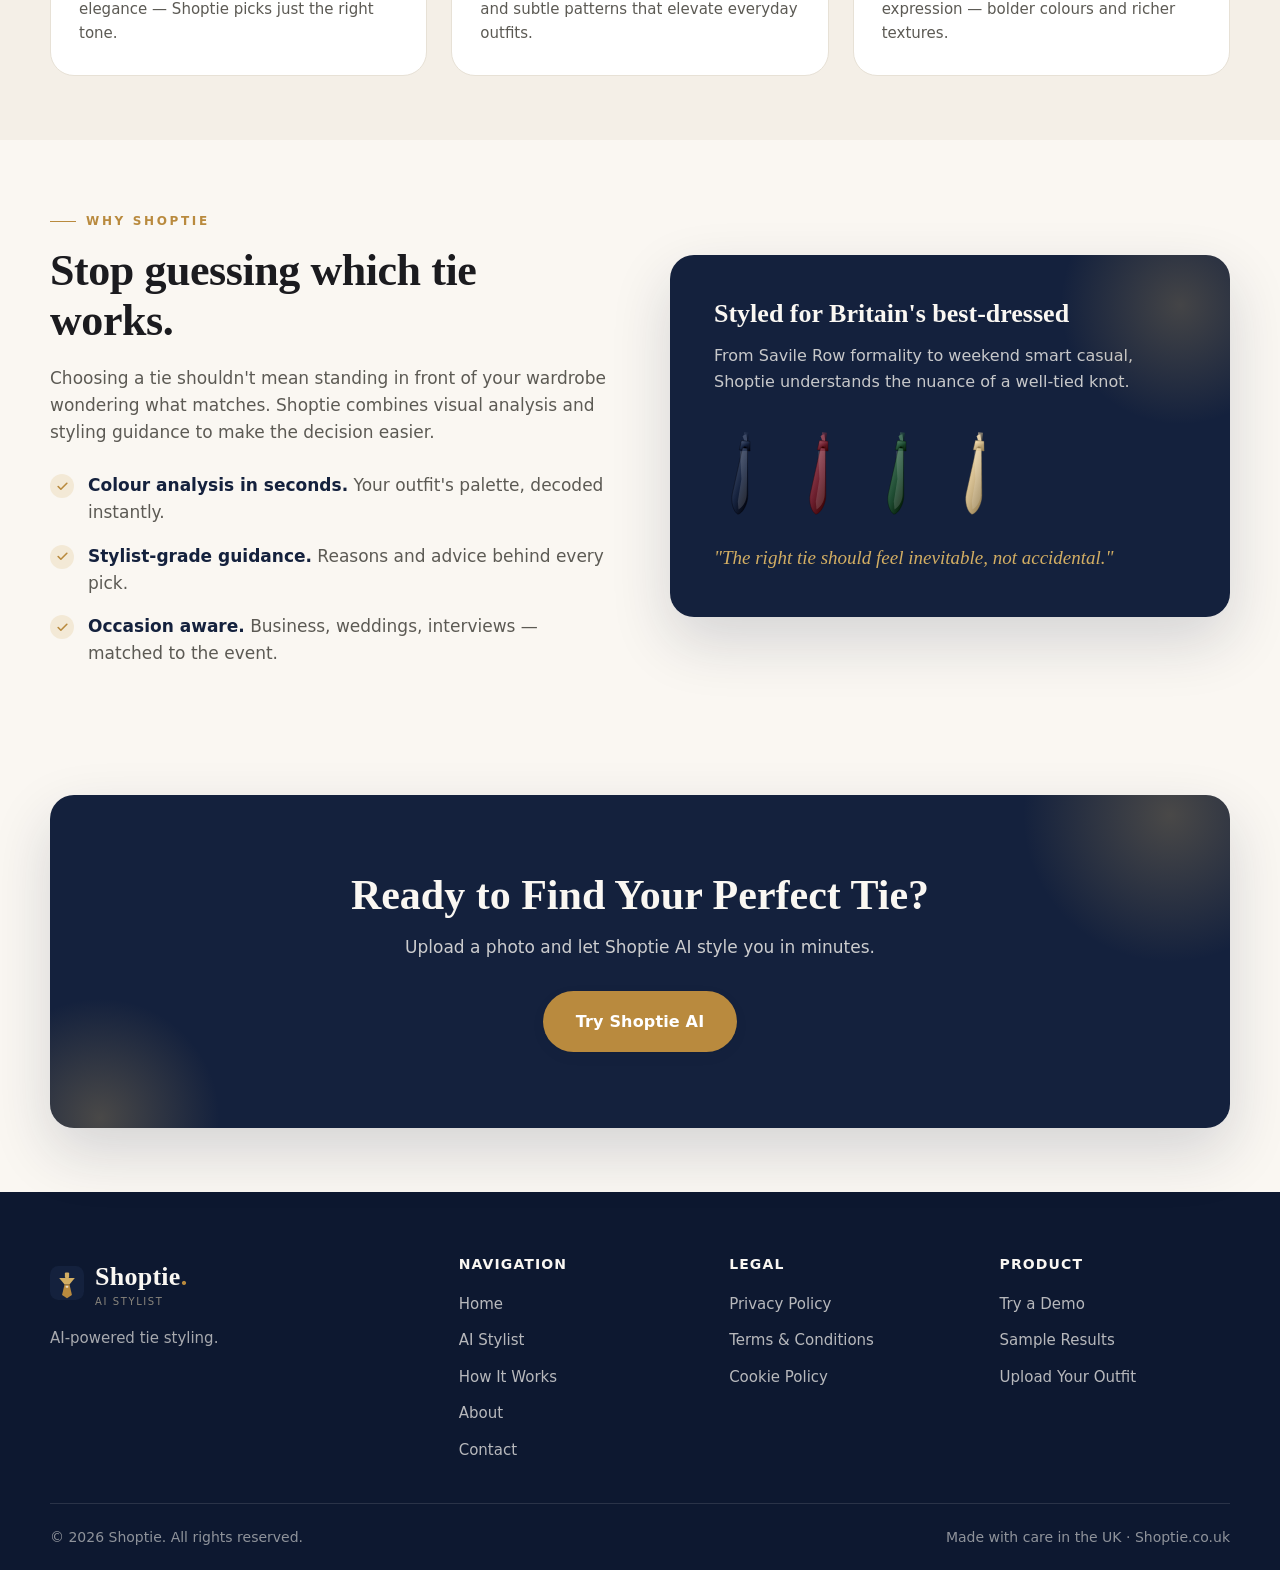
==== commit 3d2f9f51: "Add Google site verification meta tag Added Google site verification meta tag to the head section." ====
--- a/index.html
+++ b/index.html
@@ -20,6 +20,7 @@
   <link rel="preload" href="assets/css/styles.css" as="style">
   <link rel="stylesheet" href="assets/css/styles.css">
 </head>
+  <meta name="google-site-verification" content="ogkgAZM1aM62O9sqGj1YZwQmlVdobGZVuPK8S9Nncu4" />
 <body>
   <header class="site-header">
     <div class="container nav">
@@ -420,4 +421,4 @@
     });
   </script>
 </body>
-</html>+</html>
--- a/assets/css/styles.css
+++ b/assets/css/styles.css
@@ -0,0 +1,557 @@
+
+/* ============================================================
+   Shoptie — AI Stylist
+   Premium British fashion technology aesthetic
+   Design tokens + components
+   ============================================================ */
+
+:root {
+  /* Palette */
+  --ivory: #FAF7F2;
+  --ivory-soft: #F4EFE7;
+  --paper: #FFFFFF;
+  --ink: #1B1B1F;
+  --ink-soft: #5C5A54;
+  --ink-faint: #8A867D;
+  --navy: #14213D;
+  --navy-deep: #0D1830;
+  --navy-soft: #1F3054;
+  --gold: #B98A3E;
+  --gold-soft: #D3AE63;
+  --gold-tint: #F3E9D6;
+  --line: #E7E1D6;
+  --line-soft: #EFEADE;
+  --success: #2F6B4F;
+
+  /* Typography */
+  --serif: Georgia, 'Times New Roman', Times, serif;
+  --sans: 'Segoe UI', system-ui, -apple-system, BlinkMacSystemFont, Roboto, Helvetica, Arial, sans-serif;
+
+  /* Radii (rounded but restrained) */
+  --r-sm: 10px;
+  --r-md: 16px;
+  --r-lg: 24px;
+
+  /* Elevation */
+  --shadow-sm: 0 1px 2px rgba(20, 33, 61, 0.06), 0 4px 14px rgba(20, 33, 61, 0.05);
+  --shadow-md: 0 10px 30px rgba(20, 33, 61, 0.10);
+  --shadow-lg: 0 24px 60px rgba(20, 33, 61, 0.16);
+
+  /* Spacing scale */
+  --space-1: 8px;
+  --space-2: 16px;
+  --space-3: 24px;
+  --space-4: 40px;
+  --space-5: 64px;
+  --space-6: 96px;
+
+  --container: 1180px;
+  --nav-h: 74px;
+}
+
+/* ---------- Reset ---------- */
+*, *::before, *::after { box-sizing: border-box; }
+html { scroll-behavior: smooth; -webkit-text-size-adjust: 100%; }
+body {
+  margin: 0;
+  font-family: var(--sans);
+  color: var(--ink);
+  background: var(--ivory);
+  line-height: 1.6;
+  font-size: 16px;
+  -webkit-font-smoothing: antialiased;
+}
+img, svg, video { max-width: 100%; display: block; }
+a { color: inherit; text-decoration: none; }
+h1, h2, h3, h4 { font-family: var(--serif); font-weight: 600; line-height: 1.15; color: var(--ink); margin: 0; }
+p { margin: 0; }
+ul { margin: 0; padding: 0; list-style: none; }
+button { font-family: inherit; cursor: pointer; }
+::selection { background: var(--gold-tint); color: var(--navy); }
+
+.container { width: min(var(--container), 100% - 48px); margin-inline: auto; }
+
+/* Scrollbar (subtle) */
+::-webkit-scrollbar { width: 11px; }
+::-webkit-scrollbar-thumb { background: #d8d2c6; border-radius: 8px; border: 3px solid var(--ivory); }
+::-webkit-scrollbar-track { background: transparent; }
+
+/* ============================================================
+   Utilities
+   ============================================================ */
+.section { padding-block: var(--space-5); }
+.section-alt { background: var(--ivory-soft); }
+.section-paper { background: var(--paper); }
+
+.eyebrow {
+  font-family: var(--sans);
+  font-weight: 600;
+  font-size: 12px;
+  letter-spacing: 0.22em;
+  text-transform: uppercase;
+  color: var(--gold);
+  margin-bottom: 14px;
+  display: inline-flex;
+  align-items: center;
+  gap: 10px;
+}
+.eyebrow::before { content: ""; width: 26px; height: 1px; background: var(--gold); }
+
+.section-head { max-width: 680px; margin-bottom: var(--space-4); }
+.section-head.center { margin-inline: auto; text-align: center; }
+.section-head.center .eyebrow { justify-content: center; }
+.section-head.center .eyebrow::after { content: ""; width: 26px; height: 1px; background: var(--gold); }
+
+.section-title { font-size: clamp(30px, 4vw, 44px); letter-spacing: -0.01em; }
+.section-sub { margin-top: 16px; color: var(--ink-soft); font-size: 17px; }
+
+.lead { font-size: 19px; color: var(--ink-soft); }
+
+/* Buttons */
+.btn {
+  display: inline-flex;
+  align-items: center;
+  justify-content: center;
+  gap: 10px;
+  font-family: var(--sans);
+  font-weight: 600;
+  font-size: 15px;
+  letter-spacing: 0.01em;
+  padding: 15px 26px;
+  border-radius: 999px;
+  border: 1px solid transparent;
+  transition: transform .25s ease, box-shadow .25s ease, background .25s ease, border-color .25s ease, color .25s ease;
+  white-space: nowrap;
+}
+.btn svg { width: 18px; height: 18px; }
+.btn-primary { background: var(--navy); color: var(--ivory); box-shadow: var(--shadow-sm); }
+.btn-primary:hover { background: var(--navy-deep); transform: translateY(-2px); box-shadow: var(--shadow-md); }
+.btn-gold { background: var(--gold); color: #fff; box-shadow: var(--shadow-sm); }
+.btn-gold:hover { background: var(--gold-soft); transform: translateY(-2px); box-shadow: var(--shadow-md); }
+.btn-outline { background: transparent; color: var(--navy); border-color: var(--navy); }
+.btn-outline:hover { background: var(--navy); color: var(--ivory); transform: translateY(-2px); }
+.btn-ghost { background: transparent; color: var(--ink-soft); border-color: var(--line); }
+.btn-ghost:hover { color: var(--navy); border-color: var(--navy); }
+.btn-lg { padding: 17px 32px; font-size: 16px; }
+.btn-block { width: 100%; }
+.btn:disabled { opacity: .55; cursor: not-allowed; transform: none; box-shadow: none; }
+
+/* ============================================================
+   Header / Navigation
+   ============================================================ */
+.site-header {
+  position: sticky;
+  top: 0;
+  z-index: 100;
+  background: rgba(250, 247, 242, 0.86);
+  backdrop-filter: blur(12px);
+  -webkit-backdrop-filter: blur(12px);
+  border-bottom: 1px solid transparent;
+  transition: border-color .3s ease, box-shadow .3s ease;
+}
+.site-header.scrolled { border-bottom-color: var(--line); box-shadow: var(--shadow-sm); }
+.nav {
+  display: flex;
+  align-items: center;
+  justify-content: space-between;
+  height: var(--nav-h);
+}
+.brand { display: flex; align-items: center; gap: 11px; }
+.brand img, .brand svg { width: 34px; height: 34px; }
+.brand-name { font-family: var(--serif); font-size: 26px; font-weight: 700; color: var(--navy); letter-spacing: 0.01em; }
+.brand-name span { color: var(--gold); }
+.brand-tag { font-size: 10px; letter-spacing: .16em; text-transform: uppercase; color: var(--ink-faint); display: block; margin-top: -4px; }
+
+.nav-links { display: flex; align-items: center; gap: 30px; }
+.nav-links a {
+  font-size: 15px; font-weight: 500; color: var(--ink-soft);
+  position: relative; padding: 6px 0; transition: color .2s ease;
+}
+.nav-links a::after {
+  content: ""; position: absolute; left: 0; bottom: 0; height: 2px; width: 0;
+  background: var(--gold); transition: width .28s ease; border-radius: 2px;
+}
+.nav-links a:hover { color: var(--navy); }
+.nav-links a:hover::after, .nav-links a[aria-current="page"]::after { width: 100%; }
+.nav-links a[aria-current="page"] { color: var(--navy); }
+.nav-cta { margin-left: 8px; }
+
+/* Mobile nav */
+.nav-toggle {
+  display: none;
+  background: none; border: 0; width: 44px; height: 44px;
+  margin-left: 8px; color: var(--navy);
+}
+.nav-toggle svg { width: 26px; height: 26px; }
+.nav-close { display: none; }
+
+@media (max-width: 920px) {
+  .nav-toggle { display: inline-flex; align-items: center; justify-content: center; }
+  .nav-links {
+    position: fixed; inset: 0; top: 0; background: var(--ivory);
+    flex-direction: column; align-items: flex-start; justify-content: center;
+    gap: 8px; padding: 40px;
+    transform: translateX(100%); transition: transform .35s cubic-bezier(.65,.05,.36,1);
+    z-index: 200;
+  }
+  .nav-links.open { transform: translateX(0); }
+  .nav-links a { font-size: 28px; font-family: var(--serif); font-weight: 600; color: var(--navy); padding: 10px 0; }
+  .nav-links a::after { display: none; }
+  .nav-cta { margin: 22px 0 0; font-size: 17px; font-family: var(--sans); }
+  .nav-close {
+    display: inline-flex; position: absolute; top: 22px; right: 24px;
+    width: 44px; height: 44px; background: none; border: 0; color: var(--navy);
+  }
+  .nav-close svg { width: 26px; height: 26px; }
+}
+
+/* ============================================================
+   Hero
+   ============================================================ */
+.hero { position: relative; overflow: hidden; }
+.hero-inner {
+  display: grid; grid-template-columns: 1.05fr .95fr; gap: 56px; align-items: center;
+  padding-block: var(--space-5) var(--space-5);
+}
+.hero-badge {
+  display: inline-flex; align-items: center; gap: 9px;
+  font-size: 13px; font-weight: 600; letter-spacing: .04em; color: var(--navy);
+  background: var(--paper); border: 1px solid var(--line);
+  padding: 8px 16px; border-radius: 999px; box-shadow: var(--shadow-sm); margin-bottom: 22px;
+}
+.hero-badge .dot { width: 9px; height: 9px; border-radius: 50%; background: var(--gold); }
+.hero-title { font-size: clamp(38px, 5.4vw, 62px); letter-spacing: -0.015em; }
+.hero-title em { font-style: italic; color: var(--gold); }
+.hero-sub { margin-top: 22px; font-size: 19px; color: var(--ink-soft); max-width: 52ch; }
+.hero-actions { display: flex; flex-wrap: wrap; gap: 16px; margin-top: 34px; }
+.hero-note { display: flex; align-items: center; gap: 9px; margin-top: 26px; font-size: 14px; color: var(--ink-faint); }
+.hero-note svg { width: 17px; height: 17px; color: var(--gold); }
+
+/* Hero visual — suit illustration + floating analysis chips */
+.hero-visual { position: relative; }
+.hero-art {
+  width: 100%; aspect-ratio: 4 / 4.4; border-radius: var(--r-lg);
+  background: var(--navy); overflow: hidden; box-shadow: var(--shadow-lg);
+  position: relative; isolation: isolate;
+}
+.hero-art::before {
+  content: ""; position: absolute; inset: 0;
+  background: radial-gradient(120% 90% at 70% 10%, rgba(211,174,99,.28), transparent 55%),
+              radial-gradient(80% 60% at 15% 90%, rgba(31,48,84,.9), transparent 60%);
+  z-index: 0;
+}
+.hero-art img { position: absolute; inset: 0; width: 100%; height: 100%; object-fit: cover; z-index: 1; }
+
+.chip {
+  position: absolute; z-index: 2; background: rgba(255,255,255,.92);
+  border: 1px solid var(--line); border-radius: var(--r-md); box-shadow: var(--shadow-md);
+  padding: 12px 15px; backdrop-filter: blur(4px);
+  animation: floaty 6s ease-in-out infinite;
+}
+.chip-title { font-size: 11px; font-weight: 700; letter-spacing: .08em; text-transform: uppercase; color: var(--ink-faint); }
+.chip-value { font-size: 14px; font-weight: 600; color: var(--navy); margin-top: 2px; }
+.chip-swatches { display: flex; gap: 7px; margin-top: 9px; }
+.swatch { width: 24px; height: 24px; border-radius: 8px; border: 1px solid rgba(0,0,0,.08); }
+.chip-1 { top: 9%; left: -24px; animation-delay: 0s; }
+.chip-2 { top: 44%; right: -20px; animation-delay: 1.2s; }
+.chip-3 { bottom: 12%; left: -14px; animation-delay: 2.4s; }
+
+@keyframes floaty { 0%,100% { transform: translateY(0); } 50% { transform: translateY(-9px); } }
+
+/* ============================================================
+   Steps (How it works)
+   ============================================================ */
+.steps { display: grid; grid-template-columns: repeat(3, 1fr); gap: 26px; }
+.step {
+  background: var(--paper); border: 1px solid var(--line); border-radius: var(--r-lg);
+  padding: 34px 30px; transition: transform .3s ease, box-shadow .3s ease;
+}
+.step:hover { transform: translateY(-6px); box-shadow: var(--shadow-md); }
+.step-num {
+  font-family: var(--serif); font-size: 40px; color: var(--gold); font-weight: 600;
+  display: block; margin-bottom: 18px; line-height: 1;
+}
+.step-icon { width: 52px; height: 52px; border-radius: 14px; background: var(--gold-tint); display: grid; place-items: center; margin-bottom: 20px; }
+.step-icon svg { width: 26px; height: 26px; color: var(--gold); }
+.step h3 { font-size: 22px; margin-bottom: 10px; }
+.step p { color: var(--ink-soft); font-size: 15.5px; }
+
+/* ============================================================
+   AI Stylist upload card
+   ============================================================ */
+.stylist-card {
+  background: var(--paper); border: 1px solid var(--line);
+  border-radius: var(--r-lg); box-shadow: var(--shadow-md);
+  padding: clamp(24px, 4vw, 52px); max-width: 720px; margin-inline: auto;
+}
+.dropzone {
+  border: 2px dashed var(--line); border-radius: var(--r-md);
+  background: var(--ivory); padding: 46px 24px; text-align: center;
+  cursor: pointer; transition: border-color .25s ease, background .25s ease, transform .25s ease;
+  position: relative;
+}
+.dropzone:hover, .dropzone.is-drag { border-color: var(--gold); background: var(--gold-tint); }
+.dropzone.is-drag { transform: scale(1.01); }
+.dropzone input[type="file"] { position: absolute; inset: 0; opacity: 0; cursor: pointer; }
+.dropzone-ico {
+  width: 64px; height: 64px; margin: 0 auto 18px; border-radius: 50%;
+  background: var(--paper); border: 1px solid var(--line); display: grid; place-items: center; box-shadow: var(--shadow-sm);
+}
+.dropzone-ico svg { width: 30px; height: 30px; color: var(--gold); }
+.dropzone-title { font-family: var(--serif); font-size: 22px; color: var(--navy); }
+.dropzone-or { color: var(--ink-faint); font-size: 14px; margin: 10px 0; letter-spacing: .05em; }
+.dropzone-btn { font-weight: 600; color: var(--gold); }
+.dropzone-formats { margin-top: 16px; font-size: 13px; color: var(--ink-faint); }
+.dropzone-error { margin-top: 14px; color: #b03a2e; font-size: 14px; font-weight: 600; display: none; }
+
+/* Uploaded preview */
+.preview { display: none; }
+.preview.has-image { display: block; }
+.preview-head { display: flex; align-items: center; justify-content: space-between; margin-bottom: 16px; }
+.preview-head .label { font-weight: 600; color: var(--navy); font-size: 15px; }
+.preview-actions { display: flex; gap: 12px; }
+.preview-actions button {
+  background: none; border: 1px solid var(--line); padding: 8px 14px; border-radius: 999px;
+  font-size: 13px; font-weight: 600; color: var(--ink-soft); transition: all .2s ease;
+}
+.preview-actions button:hover { border-color: var(--navy); color: var(--navy); }
+.preview-actions button.remove:hover { border-color: #b03a2e; color: #b03a2e; }
+.preview-frame {
+  border-radius: var(--r-md); overflow: hidden; border: 1px solid var(--line);
+  background: #ededed; display: grid; place-items: center; min-height: 260px; max-height: 420px;
+}
+.preview-frame img { width: 100%; height: 100%; object-fit: contain; }
+
+/* Loading */
+.loading { display: none; text-align: center; padding: 40px 10px; }
+.tie-load { width: 150px; height: 150px; margin: 0 auto 26px; }
+.tie-load svg { width: 100%; height: 100%; animation: nod 1.4s ease-in-out infinite; transform-origin: 50% 6%; }
+@keyframes nod { 0%,100% { transform: rotate(-3deg); } 50% { transform: rotate(3deg); } }
+.spinner-ring { width: 56px; height: 56px; margin: 26px auto 0; border-radius: 50%; border: 5px solid var(--line); border-top-color: var(--gold); animation: spin 1s linear infinite; }
+@keyframes spin { to { transform: rotate(360deg); } }
+.loading-title { font-family: var(--serif); font-size: 24px; color: var(--navy); }
+.loading-text { color: var(--ink-soft); margin-top: 10px; }
+
+/* ============================================================
+   Analysis feature cards
+   ============================================================ */
+.features { display: grid; grid-template-columns: repeat(2, 1fr); gap: 24px; }
+.feature {
+  display: flex; gap: 20px; background: var(--paper); border: 1px solid var(--line);
+  border-radius: var(--r-lg); padding: 30px 28px; transition: transform .3s ease, box-shadow .3s ease;
+}
+.feature:hover { transform: translateY(-4px); box-shadow: var(--shadow-md); }
+.feature-ico { flex: 0 0 auto; width: 54px; height: 54px; border-radius: 15px; background: var(--navy); color: var(--gold); display: grid; place-items: center; }
+.feature-ico svg { width: 26px; height: 26px; }
+.feature h3 { font-size: 21px; margin-bottom: 8px; }
+.feature p { color: var(--ink-soft); font-size: 15px; }
+
+/* ============================================================
+   Sample recommendations
+   ============================================================ */
+.reco-grid { display: grid; grid-template-columns: repeat(3, 1fr); gap: 26px; }
+.reco-card {
+  background: var(--paper); border: 1px solid var(--line); border-radius: var(--r-lg);
+  overflow: hidden; transition: transform .3s ease, box-shadow .3s ease; display: flex; flex-direction: column;
+}
+.reco-card:hover { transform: translateY(-6px); box-shadow: var(--shadow-md); }
+.reco-art { height: 210px; position: relative; display: grid; place-items: center; background: var(--ivory-soft); }
+.reco-art svg { width: 120px; height: 120px; filter: drop-shadow(0 12px 18px rgba(20,33,61,.18)); }
+.reco-match {
+  position: absolute; top: 14px; left: 14px; font-size: 11.5px; font-weight: 700;
+  letter-spacing: .03em; padding: 6px 12px; border-radius: 999px; background: var(--paper); box-shadow: var(--shadow-sm);
+}
+.reco-match.excellent { color: var(--success); }
+.reco-match.verygood { color: #8a6d1d; }
+.reco-body { padding: 24px; display: flex; flex-direction: column; gap: 10px; flex: 1; }
+.reco-body h3 { font-size: 20px; }
+.reco-tags { display: flex; flex-wrap: wrap; gap: 8px; }
+.reco-tag { font-size: 12px; font-weight: 600; color: var(--navy); background: var(--gold-tint); padding: 5px 11px; border-radius: 999px; }
+.reco-why { font-size: 14.5px; color: var(--ink-soft); border-top: 1px solid var(--line-soft); padding-top: 14px; margin-top: 4px; }
+.reco-why strong { color: var(--navy); font-weight: 600; }
+.demo-note { text-align: center; margin-top: 28px; font-size: 14px; color: var(--ink-faint); }
+
+/* ============================================================
+   Occasions
+   ============================================================ */
+.occasions { display: grid; grid-template-columns: repeat(3, 1fr); gap: 24px; }
+.occasion {
+  background: var(--paper); border: 1px solid var(--line); border-radius: var(--r-lg);
+  padding: 30px 28px; transition: transform .3s ease, box-shadow .3s ease;
+}
+.occasion:hover { transform: translateY(-5px); box-shadow: var(--shadow-md); }
+.occasion-ico { width: 50px; height: 50px; border-radius: 13px; background: var(--ivory-soft); display: grid; place-items: center; margin-bottom: 18px; }
+.occasion-ico svg { width: 24px; height: 24px; color: var(--navy); }
+.occasion h3 { font-size: 20px; margin-bottom: 8px; }
+.occasion p { color: var(--ink-soft); font-size: 15px; }
+
+/* ============================================================
+   Why Shoptie / editorial split
+   ============================================================ */
+.why { display: grid; grid-template-columns: 1fr 1fr; gap: 60px; align-items: center; }
+.why-copy p { color: var(--ink-soft); font-size: 17px; }
+.why-copy p + p { margin-top: 16px; }
+.why-points { margin-top: 26px; display: grid; gap: 16px; }
+.why-point { display: flex; gap: 14px; align-items: flex-start; }
+.why-point .tick { flex: 0 0 auto; width: 24px; height: 24px; border-radius: 50%; background: var(--gold-tint); color: var(--gold); display: grid; place-items: center; margin-top: 2px; }
+.why-point .tick svg { width: 13px; height: 13px; }
+.why-point p { color: var(--ink-soft); }
+.why-point strong { color: var(--navy); }
+.why-visual {
+  background: var(--navy); border-radius: var(--r-lg); padding: 44px;
+  color: var(--ivory); box-shadow: var(--shadow-lg); position: relative; overflow: hidden;
+}
+.why-visual::before { content: ""; position: absolute; width: 260px; height: 260px; border-radius: 50%; background: radial-gradient(circle, rgba(211,174,99,.25), transparent 65%); top: -80px; right: -80px; }
+.why-visual h3 { color: var(--ivory); font-size: 26px; margin-bottom: 14px; }
+.why-visual p { color: rgba(250,247,242,.78); }
+.why-visual .quote { margin-top: 24px; font-family: var(--serif); font-style: italic; font-size: 19px; color: var(--gold-soft); line-height: 1.5; }
+.mini-ties { display: flex; gap: 18px; margin-top: 30px; align-items: flex-end; }
+.mini-ties svg { width: 60px; height: 96px; }
+
+/* ============================================================
+   Final CTA
+   ============================================================ */
+.cta-band {
+  background: var(--navy); border-radius: var(--r-lg); padding: clamp(40px, 6vw, 76px);
+  text-align: center; color: var(--ivory); position: relative; overflow: hidden; box-shadow: var(--shadow-lg);
+}
+.cta-band::before, .cta-band::after { content: ""; position: absolute; border-radius: 50%; background: radial-gradient(circle, rgba(211,174,99,.28), transparent 65%); }
+.cta-band::before { width: 320px; height: 320px; top: -140px; right: -100px; }
+.cta-band::after { width: 260px; height: 260px; bottom: -120px; left: -80px; }
+.cta-band h2 { color: var(--ivory); font-size: clamp(28px, 4vw, 42px); position: relative; }
+.cta-band p { color: rgba(250,247,242,.8); margin-top: 14px; font-size: 17px; position: relative; }
+.cta-band .btn { margin-top: 30px; position: relative; }
+
+/* ============================================================
+   Page hero (interior pages)
+   ============================================================ */
+.page-hero { padding-block: var(--space-5) var(--space-4); text-align: center; background: var(--ivory); }
+.page-hero .eyebrow { justify-content: center; }
+.page-hero .eyebrow::after { content: ""; width: 26px; height: 1px; background: var(--gold); }
+.page-hero h1 { font-size: clamp(34px, 5vw, 52px); margin-bottom: 18px; }
+.page-hero p { color: var(--ink-soft); font-size: 18px; max-width: 640px; margin-inline: auto; }
+
+/* ============================================================
+   Generic content / prose (privacy, terms, about)
+   ============================================================ */
+.prose { max-width: 780px; margin-inline: auto; }
+.prose h2 { font-size: 26px; margin: 38px 0 14px; font-family: var(--serif); }
+.prose h2:first-child { margin-top: 0; }
+.prose p { color: var(--ink-soft); margin-bottom: 16px; }
+.prose ul { list-style: disc; padding-left: 22px; color: var(--ink-soft); margin-bottom: 16px; }
+.prose ul li { margin-bottom: 8px; }
+.prose a { color: var(--gold); text-decoration: underline; text-underline-offset: 3px; }
+.prose .meta { font-size: 14px; color: var(--ink-faint); margin-bottom: 30px; padding-bottom: 20px; border-bottom: 1px solid var(--line); }
+.card-stack { display: grid; gap: 22px; max-width: 780px; margin-inline: auto; }
+.panel {
+  background: var(--paper); border: 1px solid var(--line); border-radius: var(--r-lg); padding: 34px;
+  box-shadow: var(--shadow-sm);
+}
+.panel h2 { font-size: 24px; margin-bottom: 8px; font-family: var(--serif); }
+.panel p { color: var(--ink-soft); }
+
+/* Timeline (how-it-works) */
+.timeline { max-width: 760px; margin-inline: auto; display: grid; gap: 22px; }
+.tline-item { display: grid; grid-template-columns: 70px 1fr; gap: 26px; position: relative; }
+.tline-num { font-family: var(--serif); font-size: 44px; color: var(--gold); font-weight: 600; text-align: center; padding-top: 6px; }
+@media (max-width: 640px) { .tline-item { grid-template-columns: 52px 1fr; gap: 18px; } .tline-num { font-size: 34px; } }
+
+/* Contact form */
+.form { display: grid; gap: 20px; }
+.form-row { display: grid; grid-template-columns: 1fr 1fr; gap: 20px; }
+.field label { display: block; font-size: 14px; font-weight: 600; color: var(--navy); margin-bottom: 8px; }
+.field input, .field textarea, .field select {
+  width: 100%; padding: 14px 16px; border: 1px solid var(--line); border-radius: var(--r-sm);
+  font-family: var(--sans); font-size: 15px; color: var(--ink); background: var(--paper);
+  transition: border-color .2s ease, box-shadow .2s ease;
+}
+.field input:focus, .field textarea:focus, .field select:focus { outline: none; border-color: var(--gold); box-shadow: 0 0 0 3px var(--gold-tint); }
+.field textarea { min-height: 140px; resize: vertical; }
+.form-note { font-size: 13px; color: var(--ink-faint); }
+.form-success { display: none; text-align: center; padding: 20px; color: var(--success); font-weight: 600; }
+.form-success.show { display: block; }
+
+/* ============================================================
+   Footer
+   ============================================================ */
+.site-footer { background: var(--navy-deep); color: rgba(250,247,242,.78); margin-top: 0; }
+.footer-main { padding-block: var(--space-5) var(--space-4); display: grid; grid-template-columns: 1.6fr 1fr 1fr 1fr; gap: 40px; }
+.footer-brand p { margin-top: 16px; font-size: 15px; max-width: 30ch; color: rgba(250,247,242,.65); }
+.footer-brand .brand-name { color: var(--ivory); }
+.footer-col h4 { color: var(--ivory); font-family: var(--sans); font-weight: 600; font-size: 14px; letter-spacing: .08em; text-transform: uppercase; margin-bottom: 18px; }
+.footer-col ul { display: grid; gap: 11px; }
+.footer-col a { font-size: 15px; color: rgba(250,247,242,.72); transition: color .2s ease; }
+.footer-col a:hover { color: var(--gold-soft); }
+.footer-bottom { border-top: 1px solid rgba(250,247,242,.12); padding-block: 22px; display: flex; justify-content: space-between; align-items: center; gap: 14px; flex-wrap: wrap; font-size: 14px; color: rgba(250,247,242,.55); }
+
+/* ============================================================
+   Results page
+   ============================================================ */
+.result-summary {
+  display: none; grid-template-columns: 320px 1fr; gap: 34px; align-items: start;
+  background: var(--paper); border: 1px solid var(--line); border-radius: var(--r-lg);
+  padding: 30px; box-shadow: var(--shadow-md); margin-bottom: var(--space-4);
+}
+.result-summary.show { display: grid; }
+.result-photo { border-radius: var(--r-md); overflow: hidden; max-height: 320px; background: #ededed; }
+.result-photo img { width: 100%; height: 100%; object-fit: cover; }
+.result-info h2 { font-size: 28px; margin-bottom: 8px; }
+.result-info p { color: var(--ink-soft); }
+.analysis-tags { display: flex; flex-wrap: wrap; gap: 10px; margin-top: 18px; }
+.analysis-tag { background: var(--ivory-soft); border: 1px solid var(--line); padding: 8px 14px; border-radius: 999px; font-size: 13px; }
+.analysis-tag strong { color: var(--navy); }
+.palette { display: flex; gap: 10px; margin-top: 18px; }
+.palette .swatch { width: 46px; height: 46px; border-radius: 12px; border: 1px solid rgba(0,0,0,.08); position: relative; }
+.palette .swatch span { position: absolute; bottom: -22px; left: 0; right: 0; text-align: center; font-size: 10px; color: var(--ink-faint); }
+
+.result-hero-empty { text-align: center; padding-block: var(--space-5); }
+.result-hero-empty h1 { margin-bottom: 14px; }
+
+.reco-card .reco-score { display: inline-flex; align-items: center; gap: 6px; font-weight: 700; margin-top: 12px; }
+.score-bar { height: 6px; border-radius: 4px; background: var(--line); overflow: hidden; margin-top: 10px; }
+.score-fill { height: 100%; border-radius: 4px; background: linear-gradient(90deg, var(--gold), var(--gold-soft)); }
+.reco-style-advice { font-size: 14.5px; color: var(--ink-soft); border-top: 1px solid var(--line-soft); padding-top: 12px; }
+.reco-style-advice strong { color: var(--navy); }
+.reco-actions { margin-top: 18px; }
+.reco-actions .btn { padding: 12px 20px; font-size: 14px; }
+.reco-actions .btn + .btn { margin-left: 10px; }
+
+/* ============================================================
+   Responsive
+   ============================================================ */
+@media (max-width: 1020px) {
+  .hero-inner { grid-template-columns: 1fr; gap: 48px; }
+  .hero-visual { max-width: 520px; margin-inline: auto; }
+  .reco-grid { grid-template-columns: repeat(2, 1fr); }
+  .why { grid-template-columns: 1fr; gap: 40px; }
+  .footer-main { grid-template-columns: 1fr 1fr; }
+  .result-summary { grid-template-columns: 1fr; }
+}
+@media (max-width: 760px) {
+  .steps { grid-template-columns: 1fr; }
+  .features { grid-template-columns: 1fr; }
+  .reco-grid { grid-template-columns: 1fr; }
+  .occasions { grid-template-columns: 1fr; }
+  .form-row { grid-template-columns: 1fr; }
+  .chip-1 { left: -8px; }
+  .chip-2 { right: -6px; }
+  .chip-3 { left: -4px; }
+}
+@media (max-width: 600px) {
+  .btn-lg { padding: 15px 24px; }
+}
+
+/* Reveal on scroll */
+.reveal { opacity: 0; transform: translateY(24px); transition: opacity .7s ease, transform .7s ease; }
+.reveal.in { opacity: 1; transform: none; }
+@media (prefers-reduced-motion: reduce) {
+  * { animation: none !important; scroll-behavior: auto !important; }
+  .reveal { opacity: 1; transform: none; }
+}
+
+/* ============================================================
+   404
+   ============================================================ */
+.err { text-align: center; padding-block: var(--space-6); }
+.err h1 { font-size: 120px; color: var(--gold); }
+.err p { color: var(--ink-soft); margin: 10px 0 28px; }
--- a/assets/css/styles.css
+++ b/assets/css/styles.css
@@ -0,0 +1,557 @@
+
+/* ============================================================
+   Shoptie — AI Stylist
+   Premium British fashion technology aesthetic
+   Design tokens + components
+   ============================================================ */
+
+:root {
+  /* Palette */
+  --ivory: #FAF7F2;
+  --ivory-soft: #F4EFE7;
+  --paper: #FFFFFF;
+  --ink: #1B1B1F;
+  --ink-soft: #5C5A54;
+  --ink-faint: #8A867D;
+  --navy: #14213D;
+  --navy-deep: #0D1830;
+  --navy-soft: #1F3054;
+  --gold: #B98A3E;
+  --gold-soft: #D3AE63;
+  --gold-tint: #F3E9D6;
+  --line: #E7E1D6;
+  --line-soft: #EFEADE;
+  --success: #2F6B4F;
+
+  /* Typography */
+  --serif: Georgia, 'Times New Roman', Times, serif;
+  --sans: 'Segoe UI', system-ui, -apple-system, BlinkMacSystemFont, Roboto, Helvetica, Arial, sans-serif;
+
+  /* Radii (rounded but restrained) */
+  --r-sm: 10px;
+  --r-md: 16px;
+  --r-lg: 24px;
+
+  /* Elevation */
+  --shadow-sm: 0 1px 2px rgba(20, 33, 61, 0.06), 0 4px 14px rgba(20, 33, 61, 0.05);
+  --shadow-md: 0 10px 30px rgba(20, 33, 61, 0.10);
+  --shadow-lg: 0 24px 60px rgba(20, 33, 61, 0.16);
+
+  /* Spacing scale */
+  --space-1: 8px;
+  --space-2: 16px;
+  --space-3: 24px;
+  --space-4: 40px;
+  --space-5: 64px;
+  --space-6: 96px;
+
+  --container: 1180px;
+  --nav-h: 74px;
+}
+
+/* ---------- Reset ---------- */
+*, *::before, *::after { box-sizing: border-box; }
+html { scroll-behavior: smooth; -webkit-text-size-adjust: 100%; }
+body {
+  margin: 0;
+  font-family: var(--sans);
+  color: var(--ink);
+  background: var(--ivory);
+  line-height: 1.6;
+  font-size: 16px;
+  -webkit-font-smoothing: antialiased;
+}
+img, svg, video { max-width: 100%; display: block; }
+a { color: inherit; text-decoration: none; }
+h1, h2, h3, h4 { font-family: var(--serif); font-weight: 600; line-height: 1.15; color: var(--ink); margin: 0; }
+p { margin: 0; }
+ul { margin: 0; padding: 0; list-style: none; }
+button { font-family: inherit; cursor: pointer; }
+::selection { background: var(--gold-tint); color: var(--navy); }
+
+.container { width: min(var(--container), 100% - 48px); margin-inline: auto; }
+
+/* Scrollbar (subtle) */
+::-webkit-scrollbar { width: 11px; }
+::-webkit-scrollbar-thumb { background: #d8d2c6; border-radius: 8px; border: 3px solid var(--ivory); }
+::-webkit-scrollbar-track { background: transparent; }
+
+/* ============================================================
+   Utilities
+   ============================================================ */
+.section { padding-block: var(--space-5); }
+.section-alt { background: var(--ivory-soft); }
+.section-paper { background: var(--paper); }
+
+.eyebrow {
+  font-family: var(--sans);
+  font-weight: 600;
+  font-size: 12px;
+  letter-spacing: 0.22em;
+  text-transform: uppercase;
+  color: var(--gold);
+  margin-bottom: 14px;
+  display: inline-flex;
+  align-items: center;
+  gap: 10px;
+}
+.eyebrow::before { content: ""; width: 26px; height: 1px; background: var(--gold); }
+
+.section-head { max-width: 680px; margin-bottom: var(--space-4); }
+.section-head.center { margin-inline: auto; text-align: center; }
+.section-head.center .eyebrow { justify-content: center; }
+.section-head.center .eyebrow::after { content: ""; width: 26px; height: 1px; background: var(--gold); }
+
+.section-title { font-size: clamp(30px, 4vw, 44px); letter-spacing: -0.01em; }
+.section-sub { margin-top: 16px; color: var(--ink-soft); font-size: 17px; }
+
+.lead { font-size: 19px; color: var(--ink-soft); }
+
+/* Buttons */
+.btn {
+  display: inline-flex;
+  align-items: center;
+  justify-content: center;
+  gap: 10px;
+  font-family: var(--sans);
+  font-weight: 600;
+  font-size: 15px;
+  letter-spacing: 0.01em;
+  padding: 15px 26px;
+  border-radius: 999px;
+  border: 1px solid transparent;
+  transition: transform .25s ease, box-shadow .25s ease, background .25s ease, border-color .25s ease, color .25s ease;
+  white-space: nowrap;
+}
+.btn svg { width: 18px; height: 18px; }
+.btn-primary { background: var(--navy); color: var(--ivory); box-shadow: var(--shadow-sm); }
+.btn-primary:hover { background: var(--navy-deep); transform: translateY(-2px); box-shadow: var(--shadow-md); }
+.btn-gold { background: var(--gold); color: #fff; box-shadow: var(--shadow-sm); }
+.btn-gold:hover { background: var(--gold-soft); transform: translateY(-2px); box-shadow: var(--shadow-md); }
+.btn-outline { background: transparent; color: var(--navy); border-color: var(--navy); }
+.btn-outline:hover { background: var(--navy); color: var(--ivory); transform: translateY(-2px); }
+.btn-ghost { background: transparent; color: var(--ink-soft); border-color: var(--line); }
+.btn-ghost:hover { color: var(--navy); border-color: var(--navy); }
+.btn-lg { padding: 17px 32px; font-size: 16px; }
+.btn-block { width: 100%; }
+.btn:disabled { opacity: .55; cursor: not-allowed; transform: none; box-shadow: none; }
+
+/* ============================================================
+   Header / Navigation
+   ============================================================ */
+.site-header {
+  position: sticky;
+  top: 0;
+  z-index: 100;
+  background: rgba(250, 247, 242, 0.86);
+  backdrop-filter: blur(12px);
+  -webkit-backdrop-filter: blur(12px);
+  border-bottom: 1px solid transparent;
+  transition: border-color .3s ease, box-shadow .3s ease;
+}
+.site-header.scrolled { border-bottom-color: var(--line); box-shadow: var(--shadow-sm); }
+.nav {
+  display: flex;
+  align-items: center;
+  justify-content: space-between;
+  height: var(--nav-h);
+}
+.brand { display: flex; align-items: center; gap: 11px; }
+.brand img, .brand svg { width: 34px; height: 34px; }
+.brand-name { font-family: var(--serif); font-size: 26px; font-weight: 700; color: var(--navy); letter-spacing: 0.01em; }
+.brand-name span { color: var(--gold); }
+.brand-tag { font-size: 10px; letter-spacing: .16em; text-transform: uppercase; color: var(--ink-faint); display: block; margin-top: -4px; }
+
+.nav-links { display: flex; align-items: center; gap: 30px; }
+.nav-links a {
+  font-size: 15px; font-weight: 500; color: var(--ink-soft);
+  position: relative; padding: 6px 0; transition: color .2s ease;
+}
+.nav-links a::after {
+  content: ""; position: absolute; left: 0; bottom: 0; height: 2px; width: 0;
+  background: var(--gold); transition: width .28s ease; border-radius: 2px;
+}
+.nav-links a:hover { color: var(--navy); }
+.nav-links a:hover::after, .nav-links a[aria-current="page"]::after { width: 100%; }
+.nav-links a[aria-current="page"] { color: var(--navy); }
+.nav-cta { margin-left: 8px; }
+
+/* Mobile nav */
+.nav-toggle {
+  display: none;
+  background: none; border: 0; width: 44px; height: 44px;
+  margin-left: 8px; color: var(--navy);
+}
+.nav-toggle svg { width: 26px; height: 26px; }
+.nav-close { display: none; }
+
+@media (max-width: 920px) {
+  .nav-toggle { display: inline-flex; align-items: center; justify-content: center; }
+  .nav-links {
+    position: fixed; inset: 0; top: 0; background: var(--ivory);
+    flex-direction: column; align-items: flex-start; justify-content: center;
+    gap: 8px; padding: 40px;
+    transform: translateX(100%); transition: transform .35s cubic-bezier(.65,.05,.36,1);
+    z-index: 200;
+  }
+  .nav-links.open { transform: translateX(0); }
+  .nav-links a { font-size: 28px; font-family: var(--serif); font-weight: 600; color: var(--navy); padding: 10px 0; }
+  .nav-links a::after { display: none; }
+  .nav-cta { margin: 22px 0 0; font-size: 17px; font-family: var(--sans); }
+  .nav-close {
+    display: inline-flex; position: absolute; top: 22px; right: 24px;
+    width: 44px; height: 44px; background: none; border: 0; color: var(--navy);
+  }
+  .nav-close svg { width: 26px; height: 26px; }
+}
+
+/* ============================================================
+   Hero
+   ============================================================ */
+.hero { position: relative; overflow: hidden; }
+.hero-inner {
+  display: grid; grid-template-columns: 1.05fr .95fr; gap: 56px; align-items: center;
+  padding-block: var(--space-5) var(--space-5);
+}
+.hero-badge {
+  display: inline-flex; align-items: center; gap: 9px;
+  font-size: 13px; font-weight: 600; letter-spacing: .04em; color: var(--navy);
+  background: var(--paper); border: 1px solid var(--line);
+  padding: 8px 16px; border-radius: 999px; box-shadow: var(--shadow-sm); margin-bottom: 22px;
+}
+.hero-badge .dot { width: 9px; height: 9px; border-radius: 50%; background: var(--gold); }
+.hero-title { font-size: clamp(38px, 5.4vw, 62px); letter-spacing: -0.015em; }
+.hero-title em { font-style: italic; color: var(--gold); }
+.hero-sub { margin-top: 22px; font-size: 19px; color: var(--ink-soft); max-width: 52ch; }
+.hero-actions { display: flex; flex-wrap: wrap; gap: 16px; margin-top: 34px; }
+.hero-note { display: flex; align-items: center; gap: 9px; margin-top: 26px; font-size: 14px; color: var(--ink-faint); }
+.hero-note svg { width: 17px; height: 17px; color: var(--gold); }
+
+/* Hero visual — suit illustration + floating analysis chips */
+.hero-visual { position: relative; }
+.hero-art {
+  width: 100%; aspect-ratio: 4 / 4.4; border-radius: var(--r-lg);
+  background: var(--navy); overflow: hidden; box-shadow: var(--shadow-lg);
+  position: relative; isolation: isolate;
+}
+.hero-art::before {
+  content: ""; position: absolute; inset: 0;
+  background: radial-gradient(120% 90% at 70% 10%, rgba(211,174,99,.28), transparent 55%),
+              radial-gradient(80% 60% at 15% 90%, rgba(31,48,84,.9), transparent 60%);
+  z-index: 0;
+}
+.hero-art img { position: absolute; inset: 0; width: 100%; height: 100%; object-fit: cover; z-index: 1; }
+
+.chip {
+  position: absolute; z-index: 2; background: rgba(255,255,255,.92);
+  border: 1px solid var(--line); border-radius: var(--r-md); box-shadow: var(--shadow-md);
+  padding: 12px 15px; backdrop-filter: blur(4px);
+  animation: floaty 6s ease-in-out infinite;
+}
+.chip-title { font-size: 11px; font-weight: 700; letter-spacing: .08em; text-transform: uppercase; color: var(--ink-faint); }
+.chip-value { font-size: 14px; font-weight: 600; color: var(--navy); margin-top: 2px; }
+.chip-swatches { display: flex; gap: 7px; margin-top: 9px; }
+.swatch { width: 24px; height: 24px; border-radius: 8px; border: 1px solid rgba(0,0,0,.08); }
+.chip-1 { top: 9%; left: -24px; animation-delay: 0s; }
+.chip-2 { top: 44%; right: -20px; animation-delay: 1.2s; }
+.chip-3 { bottom: 12%; left: -14px; animation-delay: 2.4s; }
+
+@keyframes floaty { 0%,100% { transform: translateY(0); } 50% { transform: translateY(-9px); } }
+
+/* ============================================================
+   Steps (How it works)
+   ============================================================ */
+.steps { display: grid; grid-template-columns: repeat(3, 1fr); gap: 26px; }
+.step {
+  background: var(--paper); border: 1px solid var(--line); border-radius: var(--r-lg);
+  padding: 34px 30px; transition: transform .3s ease, box-shadow .3s ease;
+}
+.step:hover { transform: translateY(-6px); box-shadow: var(--shadow-md); }
+.step-num {
+  font-family: var(--serif); font-size: 40px; color: var(--gold); font-weight: 600;
+  display: block; margin-bottom: 18px; line-height: 1;
+}
+.step-icon { width: 52px; height: 52px; border-radius: 14px; background: var(--gold-tint); display: grid; place-items: center; margin-bottom: 20px; }
+.step-icon svg { width: 26px; height: 26px; color: var(--gold); }
+.step h3 { font-size: 22px; margin-bottom: 10px; }
+.step p { color: var(--ink-soft); font-size: 15.5px; }
+
+/* ============================================================
+   AI Stylist upload card
+   ============================================================ */
+.stylist-card {
+  background: var(--paper); border: 1px solid var(--line);
+  border-radius: var(--r-lg); box-shadow: var(--shadow-md);
+  padding: clamp(24px, 4vw, 52px); max-width: 720px; margin-inline: auto;
+}
+.dropzone {
+  border: 2px dashed var(--line); border-radius: var(--r-md);
+  background: var(--ivory); padding: 46px 24px; text-align: center;
+  cursor: pointer; transition: border-color .25s ease, background .25s ease, transform .25s ease;
+  position: relative;
+}
+.dropzone:hover, .dropzone.is-drag { border-color: var(--gold); background: var(--gold-tint); }
+.dropzone.is-drag { transform: scale(1.01); }
+.dropzone input[type="file"] { position: absolute; inset: 0; opacity: 0; cursor: pointer; }
+.dropzone-ico {
+  width: 64px; height: 64px; margin: 0 auto 18px; border-radius: 50%;
+  background: var(--paper); border: 1px solid var(--line); display: grid; place-items: center; box-shadow: var(--shadow-sm);
+}
+.dropzone-ico svg { width: 30px; height: 30px; color: var(--gold); }
+.dropzone-title { font-family: var(--serif); font-size: 22px; color: var(--navy); }
+.dropzone-or { color: var(--ink-faint); font-size: 14px; margin: 10px 0; letter-spacing: .05em; }
+.dropzone-btn { font-weight: 600; color: var(--gold); }
+.dropzone-formats { margin-top: 16px; font-size: 13px; color: var(--ink-faint); }
+.dropzone-error { margin-top: 14px; color: #b03a2e; font-size: 14px; font-weight: 600; display: none; }
+
+/* Uploaded preview */
+.preview { display: none; }
+.preview.has-image { display: block; }
+.preview-head { display: flex; align-items: center; justify-content: space-between; margin-bottom: 16px; }
+.preview-head .label { font-weight: 600; color: var(--navy); font-size: 15px; }
+.preview-actions { display: flex; gap: 12px; }
+.preview-actions button {
+  background: none; border: 1px solid var(--line); padding: 8px 14px; border-radius: 999px;
+  font-size: 13px; font-weight: 600; color: var(--ink-soft); transition: all .2s ease;
+}
+.preview-actions button:hover { border-color: var(--navy); color: var(--navy); }
+.preview-actions button.remove:hover { border-color: #b03a2e; color: #b03a2e; }
+.preview-frame {
+  border-radius: var(--r-md); overflow: hidden; border: 1px solid var(--line);
+  background: #ededed; display: grid; place-items: center; min-height: 260px; max-height: 420px;
+}
+.preview-frame img { width: 100%; height: 100%; object-fit: contain; }
+
+/* Loading */
+.loading { display: none; text-align: center; padding: 40px 10px; }
+.tie-load { width: 150px; height: 150px; margin: 0 auto 26px; }
+.tie-load svg { width: 100%; height: 100%; animation: nod 1.4s ease-in-out infinite; transform-origin: 50% 6%; }
+@keyframes nod { 0%,100% { transform: rotate(-3deg); } 50% { transform: rotate(3deg); } }
+.spinner-ring { width: 56px; height: 56px; margin: 26px auto 0; border-radius: 50%; border: 5px solid var(--line); border-top-color: var(--gold); animation: spin 1s linear infinite; }
+@keyframes spin { to { transform: rotate(360deg); } }
+.loading-title { font-family: var(--serif); font-size: 24px; color: var(--navy); }
+.loading-text { color: var(--ink-soft); margin-top: 10px; }
+
+/* ============================================================
+   Analysis feature cards
+   ============================================================ */
+.features { display: grid; grid-template-columns: repeat(2, 1fr); gap: 24px; }
+.feature {
+  display: flex; gap: 20px; background: var(--paper); border: 1px solid var(--line);
+  border-radius: var(--r-lg); padding: 30px 28px; transition: transform .3s ease, box-shadow .3s ease;
+}
+.feature:hover { transform: translateY(-4px); box-shadow: var(--shadow-md); }
+.feature-ico { flex: 0 0 auto; width: 54px; height: 54px; border-radius: 15px; background: var(--navy); color: var(--gold); display: grid; place-items: center; }
+.feature-ico svg { width: 26px; height: 26px; }
+.feature h3 { font-size: 21px; margin-bottom: 8px; }
+.feature p { color: var(--ink-soft); font-size: 15px; }
+
+/* ============================================================
+   Sample recommendations
+   ============================================================ */
+.reco-grid { display: grid; grid-template-columns: repeat(3, 1fr); gap: 26px; }
+.reco-card {
+  background: var(--paper); border: 1px solid var(--line); border-radius: var(--r-lg);
+  overflow: hidden; transition: transform .3s ease, box-shadow .3s ease; display: flex; flex-direction: column;
+}
+.reco-card:hover { transform: translateY(-6px); box-shadow: var(--shadow-md); }
+.reco-art { height: 210px; position: relative; display: grid; place-items: center; background: var(--ivory-soft); }
+.reco-art svg { width: 120px; height: 120px; filter: drop-shadow(0 12px 18px rgba(20,33,61,.18)); }
+.reco-match {
+  position: absolute; top: 14px; left: 14px; font-size: 11.5px; font-weight: 700;
+  letter-spacing: .03em; padding: 6px 12px; border-radius: 999px; background: var(--paper); box-shadow: var(--shadow-sm);
+}
+.reco-match.excellent { color: var(--success); }
+.reco-match.verygood { color: #8a6d1d; }
+.reco-body { padding: 24px; display: flex; flex-direction: column; gap: 10px; flex: 1; }
+.reco-body h3 { font-size: 20px; }
+.reco-tags { display: flex; flex-wrap: wrap; gap: 8px; }
+.reco-tag { font-size: 12px; font-weight: 600; color: var(--navy); background: var(--gold-tint); padding: 5px 11px; border-radius: 999px; }
+.reco-why { font-size: 14.5px; color: var(--ink-soft); border-top: 1px solid var(--line-soft); padding-top: 14px; margin-top: 4px; }
+.reco-why strong { color: var(--navy); font-weight: 600; }
+.demo-note { text-align: center; margin-top: 28px; font-size: 14px; color: var(--ink-faint); }
+
+/* ============================================================
+   Occasions
+   ============================================================ */
+.occasions { display: grid; grid-template-columns: repeat(3, 1fr); gap: 24px; }
+.occasion {
+  background: var(--paper); border: 1px solid var(--line); border-radius: var(--r-lg);
+  padding: 30px 28px; transition: transform .3s ease, box-shadow .3s ease;
+}
+.occasion:hover { transform: translateY(-5px); box-shadow: var(--shadow-md); }
+.occasion-ico { width: 50px; height: 50px; border-radius: 13px; background: var(--ivory-soft); display: grid; place-items: center; margin-bottom: 18px; }
+.occasion-ico svg { width: 24px; height: 24px; color: var(--navy); }
+.occasion h3 { font-size: 20px; margin-bottom: 8px; }
+.occasion p { color: var(--ink-soft); font-size: 15px; }
+
+/* ============================================================
+   Why Shoptie / editorial split
+   ============================================================ */
+.why { display: grid; grid-template-columns: 1fr 1fr; gap: 60px; align-items: center; }
+.why-copy p { color: var(--ink-soft); font-size: 17px; }
+.why-copy p + p { margin-top: 16px; }
+.why-points { margin-top: 26px; display: grid; gap: 16px; }
+.why-point { display: flex; gap: 14px; align-items: flex-start; }
+.why-point .tick { flex: 0 0 auto; width: 24px; height: 24px; border-radius: 50%; background: var(--gold-tint); color: var(--gold); display: grid; place-items: center; margin-top: 2px; }
+.why-point .tick svg { width: 13px; height: 13px; }
+.why-point p { color: var(--ink-soft); }
+.why-point strong { color: var(--navy); }
+.why-visual {
+  background: var(--navy); border-radius: var(--r-lg); padding: 44px;
+  color: var(--ivory); box-shadow: var(--shadow-lg); position: relative; overflow: hidden;
+}
+.why-visual::before { content: ""; position: absolute; width: 260px; height: 260px; border-radius: 50%; background: radial-gradient(circle, rgba(211,174,99,.25), transparent 65%); top: -80px; right: -80px; }
+.why-visual h3 { color: var(--ivory); font-size: 26px; margin-bottom: 14px; }
+.why-visual p { color: rgba(250,247,242,.78); }
+.why-visual .quote { margin-top: 24px; font-family: var(--serif); font-style: italic; font-size: 19px; color: var(--gold-soft); line-height: 1.5; }
+.mini-ties { display: flex; gap: 18px; margin-top: 30px; align-items: flex-end; }
+.mini-ties svg { width: 60px; height: 96px; }
+
+/* ============================================================
+   Final CTA
+   ============================================================ */
+.cta-band {
+  background: var(--navy); border-radius: var(--r-lg); padding: clamp(40px, 6vw, 76px);
+  text-align: center; color: var(--ivory); position: relative; overflow: hidden; box-shadow: var(--shadow-lg);
+}
+.cta-band::before, .cta-band::after { content: ""; position: absolute; border-radius: 50%; background: radial-gradient(circle, rgba(211,174,99,.28), transparent 65%); }
+.cta-band::before { width: 320px; height: 320px; top: -140px; right: -100px; }
+.cta-band::after { width: 260px; height: 260px; bottom: -120px; left: -80px; }
+.cta-band h2 { color: var(--ivory); font-size: clamp(28px, 4vw, 42px); position: relative; }
+.cta-band p { color: rgba(250,247,242,.8); margin-top: 14px; font-size: 17px; position: relative; }
+.cta-band .btn { margin-top: 30px; position: relative; }
+
+/* ============================================================
+   Page hero (interior pages)
+   ============================================================ */
+.page-hero { padding-block: var(--space-5) var(--space-4); text-align: center; background: var(--ivory); }
+.page-hero .eyebrow { justify-content: center; }
+.page-hero .eyebrow::after { content: ""; width: 26px; height: 1px; background: var(--gold); }
+.page-hero h1 { font-size: clamp(34px, 5vw, 52px); margin-bottom: 18px; }
+.page-hero p { color: var(--ink-soft); font-size: 18px; max-width: 640px; margin-inline: auto; }
+
+/* ============================================================
+   Generic content / prose (privacy, terms, about)
+   ============================================================ */
+.prose { max-width: 780px; margin-inline: auto; }
+.prose h2 { font-size: 26px; margin: 38px 0 14px; font-family: var(--serif); }
+.prose h2:first-child { margin-top: 0; }
+.prose p { color: var(--ink-soft); margin-bottom: 16px; }
+.prose ul { list-style: disc; padding-left: 22px; color: var(--ink-soft); margin-bottom: 16px; }
+.prose ul li { margin-bottom: 8px; }
+.prose a { color: var(--gold); text-decoration: underline; text-underline-offset: 3px; }
+.prose .meta { font-size: 14px; color: var(--ink-faint); margin-bottom: 30px; padding-bottom: 20px; border-bottom: 1px solid var(--line); }
+.card-stack { display: grid; gap: 22px; max-width: 780px; margin-inline: auto; }
+.panel {
+  background: var(--paper); border: 1px solid var(--line); border-radius: var(--r-lg); padding: 34px;
+  box-shadow: var(--shadow-sm);
+}
+.panel h2 { font-size: 24px; margin-bottom: 8px; font-family: var(--serif); }
+.panel p { color: var(--ink-soft); }
+
+/* Timeline (how-it-works) */
+.timeline { max-width: 760px; margin-inline: auto; display: grid; gap: 22px; }
+.tline-item { display: grid; grid-template-columns: 70px 1fr; gap: 26px; position: relative; }
+.tline-num { font-family: var(--serif); font-size: 44px; color: var(--gold); font-weight: 600; text-align: center; padding-top: 6px; }
+@media (max-width: 640px) { .tline-item { grid-template-columns: 52px 1fr; gap: 18px; } .tline-num { font-size: 34px; } }
+
+/* Contact form */
+.form { display: grid; gap: 20px; }
+.form-row { display: grid; grid-template-columns: 1fr 1fr; gap: 20px; }
+.field label { display: block; font-size: 14px; font-weight: 600; color: var(--navy); margin-bottom: 8px; }
+.field input, .field textarea, .field select {
+  width: 100%; padding: 14px 16px; border: 1px solid var(--line); border-radius: var(--r-sm);
+  font-family: var(--sans); font-size: 15px; color: var(--ink); background: var(--paper);
+  transition: border-color .2s ease, box-shadow .2s ease;
+}
+.field input:focus, .field textarea:focus, .field select:focus { outline: none; border-color: var(--gold); box-shadow: 0 0 0 3px var(--gold-tint); }
+.field textarea { min-height: 140px; resize: vertical; }
+.form-note { font-size: 13px; color: var(--ink-faint); }
+.form-success { display: none; text-align: center; padding: 20px; color: var(--success); font-weight: 600; }
+.form-success.show { display: block; }
+
+/* ============================================================
+   Footer
+   ============================================================ */
+.site-footer { background: var(--navy-deep); color: rgba(250,247,242,.78); margin-top: 0; }
+.footer-main { padding-block: var(--space-5) var(--space-4); display: grid; grid-template-columns: 1.6fr 1fr 1fr 1fr; gap: 40px; }
+.footer-brand p { margin-top: 16px; font-size: 15px; max-width: 30ch; color: rgba(250,247,242,.65); }
+.footer-brand .brand-name { color: var(--ivory); }
+.footer-col h4 { color: var(--ivory); font-family: var(--sans); font-weight: 600; font-size: 14px; letter-spacing: .08em; text-transform: uppercase; margin-bottom: 18px; }
+.footer-col ul { display: grid; gap: 11px; }
+.footer-col a { font-size: 15px; color: rgba(250,247,242,.72); transition: color .2s ease; }
+.footer-col a:hover { color: var(--gold-soft); }
+.footer-bottom { border-top: 1px solid rgba(250,247,242,.12); padding-block: 22px; display: flex; justify-content: space-between; align-items: center; gap: 14px; flex-wrap: wrap; font-size: 14px; color: rgba(250,247,242,.55); }
+
+/* ============================================================
+   Results page
+   ============================================================ */
+.result-summary {
+  display: none; grid-template-columns: 320px 1fr; gap: 34px; align-items: start;
+  background: var(--paper); border: 1px solid var(--line); border-radius: var(--r-lg);
+  padding: 30px; box-shadow: var(--shadow-md); margin-bottom: var(--space-4);
+}
+.result-summary.show { display: grid; }
+.result-photo { border-radius: var(--r-md); overflow: hidden; max-height: 320px; background: #ededed; }
+.result-photo img { width: 100%; height: 100%; object-fit: cover; }
+.result-info h2 { font-size: 28px; margin-bottom: 8px; }
+.result-info p { color: var(--ink-soft); }
+.analysis-tags { display: flex; flex-wrap: wrap; gap: 10px; margin-top: 18px; }
+.analysis-tag { background: var(--ivory-soft); border: 1px solid var(--line); padding: 8px 14px; border-radius: 999px; font-size: 13px; }
+.analysis-tag strong { color: var(--navy); }
+.palette { display: flex; gap: 10px; margin-top: 18px; }
+.palette .swatch { width: 46px; height: 46px; border-radius: 12px; border: 1px solid rgba(0,0,0,.08); position: relative; }
+.palette .swatch span { position: absolute; bottom: -22px; left: 0; right: 0; text-align: center; font-size: 10px; color: var(--ink-faint); }
+
+.result-hero-empty { text-align: center; padding-block: var(--space-5); }
+.result-hero-empty h1 { margin-bottom: 14px; }
+
+.reco-card .reco-score { display: inline-flex; align-items: center; gap: 6px; font-weight: 700; margin-top: 12px; }
+.score-bar { height: 6px; border-radius: 4px; background: var(--line); overflow: hidden; margin-top: 10px; }
+.score-fill { height: 100%; border-radius: 4px; background: linear-gradient(90deg, var(--gold), var(--gold-soft)); }
+.reco-style-advice { font-size: 14.5px; color: var(--ink-soft); border-top: 1px solid var(--line-soft); padding-top: 12px; }
+.reco-style-advice strong { color: var(--navy); }
+.reco-actions { margin-top: 18px; }
+.reco-actions .btn { padding: 12px 20px; font-size: 14px; }
+.reco-actions .btn + .btn { margin-left: 10px; }
+
+/* ============================================================
+   Responsive
+   ============================================================ */
+@media (max-width: 1020px) {
+  .hero-inner { grid-template-columns: 1fr; gap: 48px; }
+  .hero-visual { max-width: 520px; margin-inline: auto; }
+  .reco-grid { grid-template-columns: repeat(2, 1fr); }
+  .why { grid-template-columns: 1fr; gap: 40px; }
+  .footer-main { grid-template-columns: 1fr 1fr; }
+  .result-summary { grid-template-columns: 1fr; }
+}
+@media (max-width: 760px) {
+  .steps { grid-template-columns: 1fr; }
+  .features { grid-template-columns: 1fr; }
+  .reco-grid { grid-template-columns: 1fr; }
+  .occasions { grid-template-columns: 1fr; }
+  .form-row { grid-template-columns: 1fr; }
+  .chip-1 { left: -8px; }
+  .chip-2 { right: -6px; }
+  .chip-3 { left: -4px; }
+}
+@media (max-width: 600px) {
+  .btn-lg { padding: 15px 24px; }
+}
+
+/* Reveal on scroll */
+.reveal { opacity: 0; transform: translateY(24px); transition: opacity .7s ease, transform .7s ease; }
+.reveal.in { opacity: 1; transform: none; }
+@media (prefers-reduced-motion: reduce) {
+  * { animation: none !important; scroll-behavior: auto !important; }
+  .reveal { opacity: 1; transform: none; }
+}
+
+/* ============================================================
+   404
+   ============================================================ */
+.err { text-align: center; padding-block: var(--space-6); }
+.err h1 { font-size: 120px; color: var(--gold); }
+.err p { color: var(--ink-soft); margin: 10px 0 28px; }
